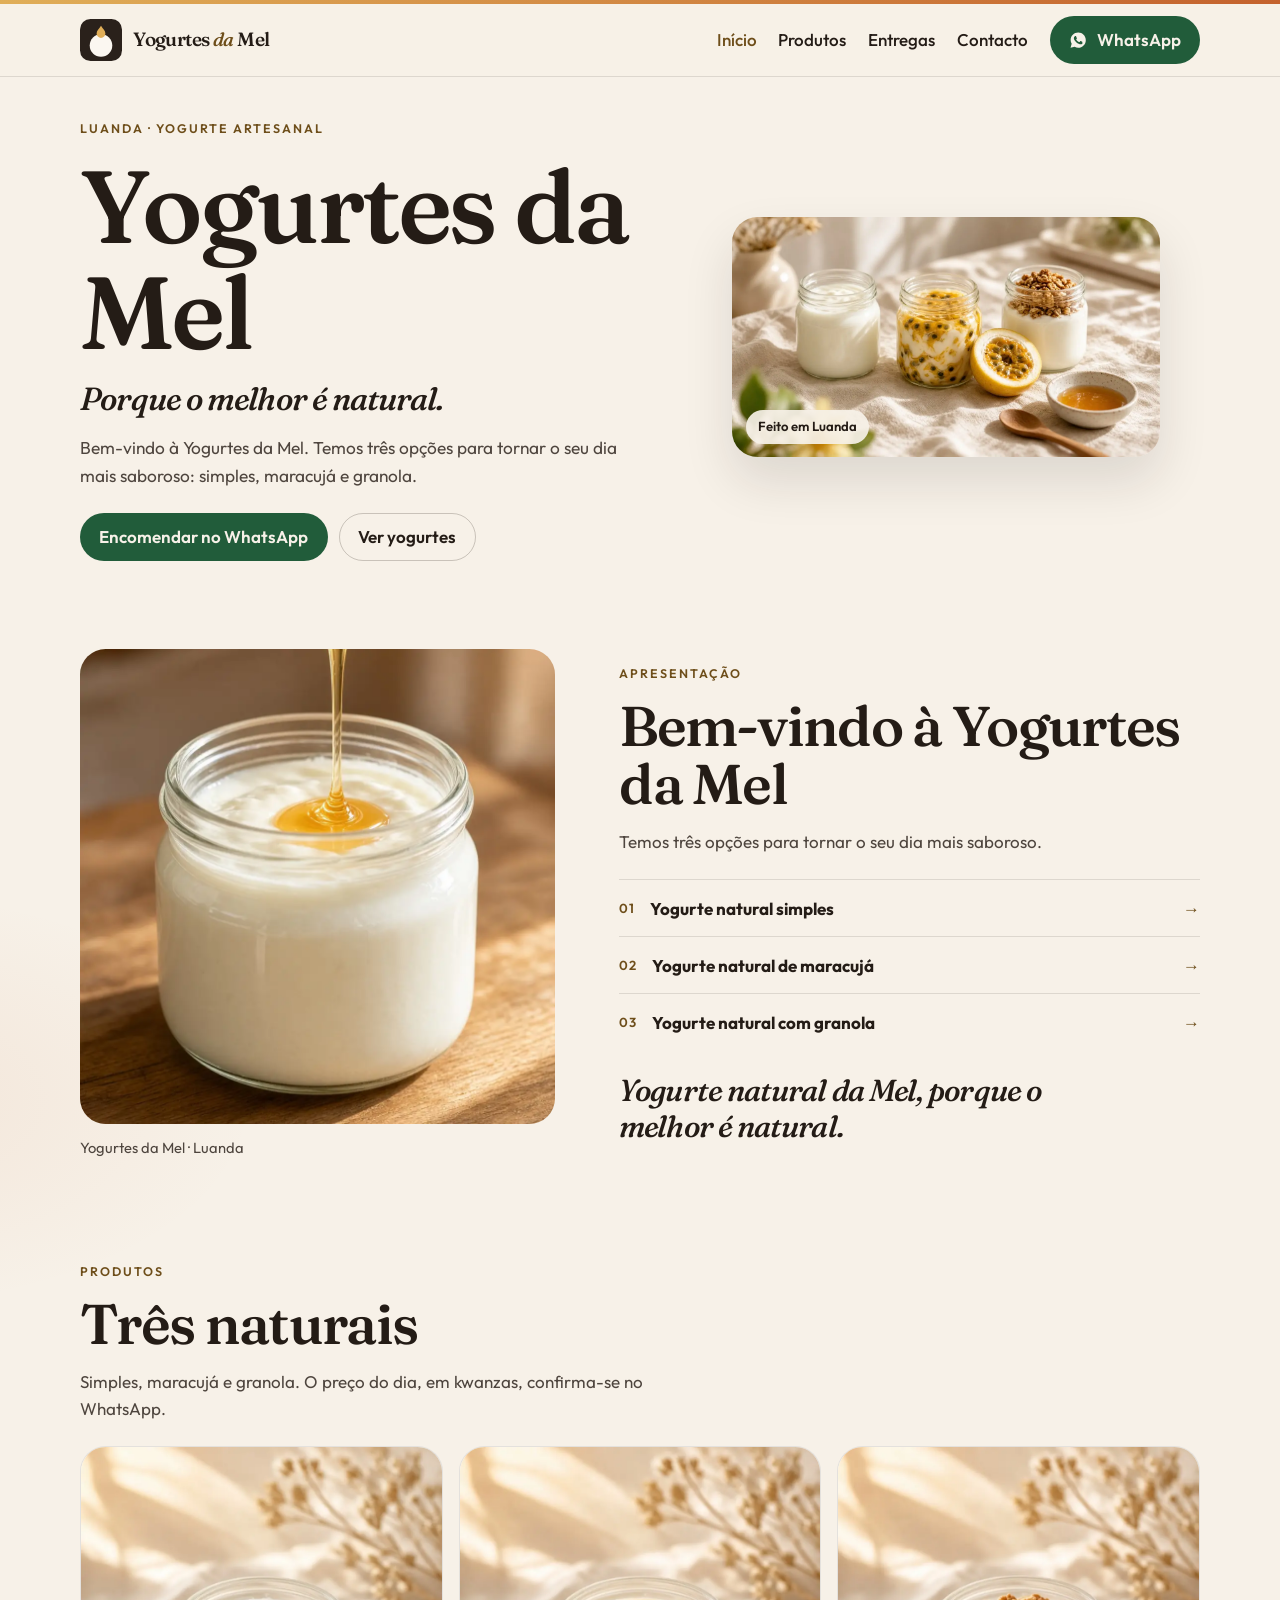
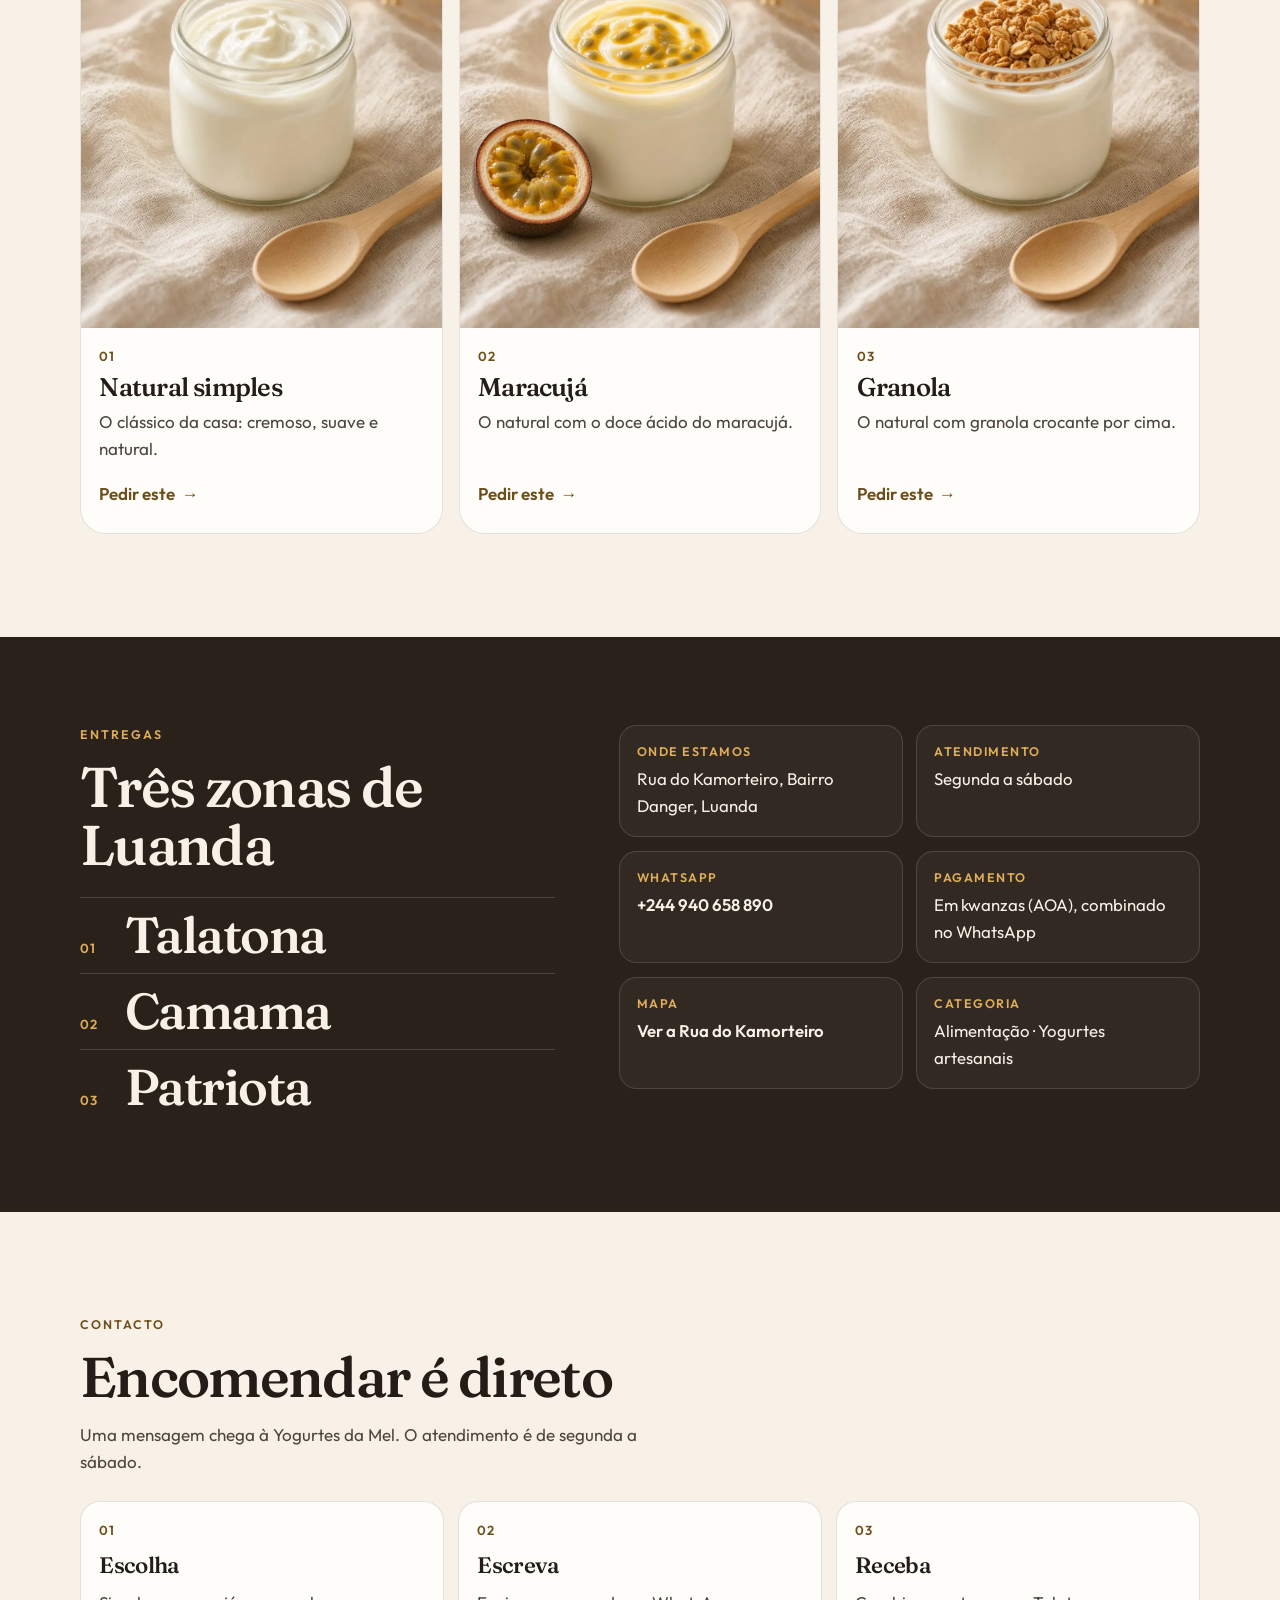
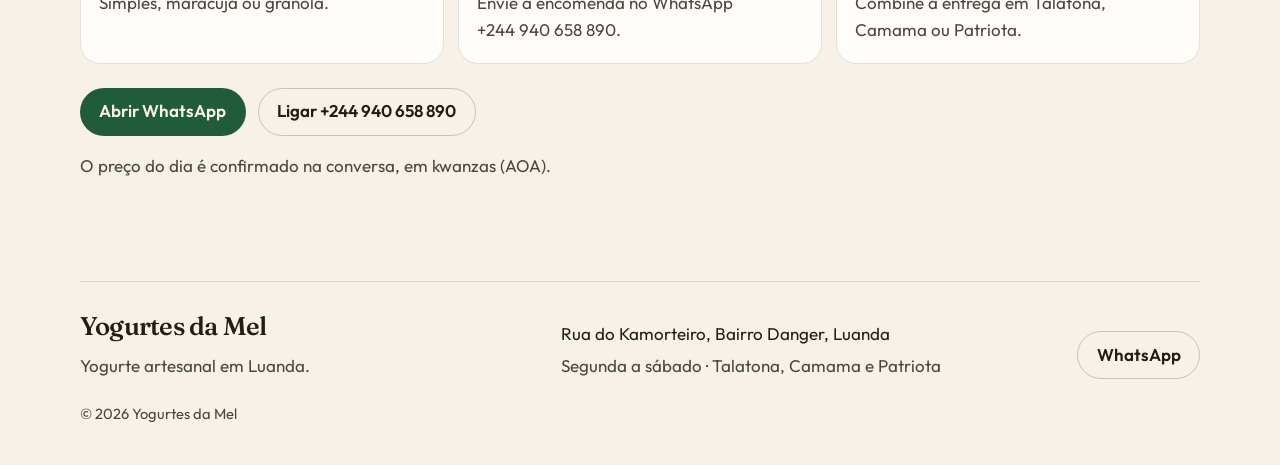
==== index.html @ c3f331da "Add the Yogurtes da Mel site Static page for the Luanda yogurt business, with three products, WhatsA" ====
<!DOCTYPE html>
<html lang="pt">
  <head>
    <meta charset="utf-8">
    <meta name="viewport" content="width=device-width, initial-scale=1">
    <title>Yogurtes da Mel | Yogurte artesanal em Luanda</title>
    <meta name="description" content="Yogurte artesanal em Luanda: natural simples, maracujá e granola. Entregas em Talatona, Camama e Patriota. Encomende pelo WhatsApp.">
    <meta name="theme-color" content="#f7f1e8">
    <meta name="geo.region" content="AO-LUA">
    <meta name="geo.placename" content="Luanda">
    <meta property="og:locale" content="pt_AO">
    <meta property="og:type" content="website">
    <meta property="og:title" content="Yogurtes da Mel">
    <meta property="og:description" content="Yogurte natural simples, de maracujá e com granola. Entregas em Talatona, Camama e Patriota.">
    <meta property="og:image" content="images/capa.jpg">
    <meta name="twitter:card" content="summary_large_image">
    <link rel="icon" href="favicon.svg" type="image/svg+xml">
    <link rel="apple-touch-icon" href="images/icon-180.png">
    <link rel="manifest" href="site.webmanifest">
    <link rel="preload" as="image" href="images/capa.webp" type="image/webp" fetchpriority="high">
    <link rel="stylesheet" href="css/styles.css">
    <script type="application/ld+json">
      {
        "@context": "https://schema.org",
        "@type": "FoodEstablishment",
        "name": "Yogurtes da Mel",
        "image": "images/capa.jpg",
        "description": "Yogurte artesanal em Luanda. Natural simples, de maracujá e com granola.",
        "servesCuisine": "Yogurte artesanal",
        "address": {
          "@type": "PostalAddress",
          "streetAddress": "Rua do Kamorteiro, Bairro Danger",
          "addressLocality": "Luanda",
          "addressCountry": "AO"
        },
        "telephone": "+244940658890",
        "areaServed": ["Talatona", "Camama", "Patriota"],
        "currenciesAccepted": "AOA",
        "paymentAccepted": "A combinar pelo WhatsApp",
        "sameAs": ["https://wa.me/244940658890"],
        "makesOffer": [
          {
            "@type": "Offer",
            "priceCurrency": "AOA",
            "itemOffered": { "@type": "Product", "name": "Yogurte natural simples" }
          },
          {
            "@type": "Offer",
            "priceCurrency": "AOA",
            "itemOffered": { "@type": "Product", "name": "Yogurte natural de maracujá" }
          },
          {
            "@type": "Offer",
            "priceCurrency": "AOA",
            "itemOffered": { "@type": "Product", "name": "Yogurte natural com granola" }
          }
        ]
      }
    </script>
  </head>
  <body>
    <a class="skip" href="#conteudo">Saltar para o conteúdo</a>
    <header class="site-header">
      <div class="wrap header-inner">
        <a class="brand" href="#inicio">
          <svg viewBox="0 0 32 32" aria-hidden="true">
            <rect width="32" height="32" rx="8" fill="#2A211B"/>
            <circle cx="16" cy="20.2" r="8.6" fill="#FBF7F1"/>
            <path d="M16 5.2c1.55 2.45 3.35 3.7 3.35 5.85a3.35 3.35 0 0 1-6.7 0C12.65 8.9 14.45 7.65 16 5.2z" fill="#E0AE58"/>
          </svg>
          <span class="brand-name">Yogurtes <em>da</em> Mel</span>
        </a>
        <button class="nav-toggle" type="button" aria-expanded="false" aria-controls="menu">Menu</button>
        <nav id="menu" class="site-nav" aria-label="Secções">
          <a href="#inicio">Início</a>
          <a href="#produtos">Produtos</a>
          <a href="#entregas">Entregas</a>
          <a href="#contacto">Contacto</a>
          <a class="btn btn-leaf nav-wa" href="https://wa.me/244940658890?text=Ol%C3%A1%2C%20Yogurtes%20da%20Mel!%20Gostaria%20de%20fazer%20uma%20encomenda.">WhatsApp</a>
        </nav>
        <a class="btn btn-leaf header-cta" href="https://wa.me/244940658890?text=Ol%C3%A1%2C%20Yogurtes%20da%20Mel!%20Gostaria%20de%20fazer%20uma%20encomenda.">
          <svg viewBox="0 0 24 24" aria-hidden="true"><path fill="currentColor" d="M12.04 2C6.58 2 2.15 6.4 2.15 11.83c0 1.74.46 3.44 1.34 4.94L2 22l5.39-1.41a10 10 0 0 0 4.65 1.18h.01c5.46 0 9.89-4.4 9.89-9.83C21.94 6.4 17.5 2 12.04 2zm5.76 14.05c-.24.68-1.4 1.25-1.94 1.33-.5.07-1.12.1-1.81-.11-.41-.13-.95-.31-1.63-.61-2.87-1.24-4.74-4.13-4.88-4.32-.14-.19-1.16-1.54-1.16-2.94s.73-2.08 1-2.37c.24-.27.64-.4 1.02-.4.12 0 .23 0 .33.01.29.01.43.03.62.48.24.57.82 1.99.89 2.14.07.14.12.32.02.51-.09.19-.14.31-.27.48-.13.16-.28.36-.4.48-.13.13-.27.28-.12.54.16.27.7 1.15 1.5 1.86 1.03.92 1.9 1.2 2.17 1.34.27.13.43.11.59-.07.16-.18.68-.79.86-1.06.18-.27.36-.22.6-.13.24.09 1.53.72 1.79.85.26.13.44.2.5.31.07.11.07.64-.17 1.32z"/></svg>
          WhatsApp
        </a>
      </div>
    </header>

    <main id="conteudo">
      <section class="hero" id="inicio">
        <div class="wrap hero-grid">
          <div class="hero-copy">
            <p class="eyebrow">Luanda · Yogurte artesanal</p>
            <h1>Yogurtes da Mel</h1>
            <p class="tagline">Porque o melhor é natural.</p>
            <p class="lede">Bem-vindo à Yogurtes da Mel. Temos três opções para tornar o seu dia mais saboroso: simples, maracujá e granola.</p>
            <div class="actions">
              <a class="btn btn-leaf" href="https://wa.me/244940658890?text=Ol%C3%A1%2C%20Yogurtes%20da%20Mel!%20Gostaria%20de%20fazer%20uma%20encomenda.">Encomendar no WhatsApp</a>
              <a class="btn btn-ghost" href="#produtos">Ver yogurtes</a>
            </div>
          </div>
          <figure class="hero-photo">
            <picture>
              <source srcset="images/capa.webp" type="image/webp">
              <img src="images/capa.jpg" width="1280" height="720" alt="Três frascos de yogurte natural da Mel: simples, maracujá e granola, sobre uma mesa de linho." fetchpriority="high">
            </picture>
            <figcaption class="chip">Feito em Luanda</figcaption>
          </figure>
        </div>
      </section>

      <section class="section" id="marca" aria-labelledby="marca-titulo">
        <div class="wrap split">
          <figure class="portrait">
            <picture>
              <source srcset="images/perfil.webp" type="image/webp">
              <img src="images/perfil.jpg" width="960" height="960" alt="Frasco de yogurte natural com um fio de mel." loading="lazy">
            </picture>
            <figcaption>Yogurtes da Mel · Luanda</figcaption>
          </figure>
          <div>
            <p class="eyebrow">Apresentação</p>
            <h2 id="marca-titulo">Bem-vindo à Yogurtes da Mel</h2>
            <p class="section-intro">Temos três opções para tornar o seu dia mais saboroso.</p>
            <ol class="option-list">
              <li>
                <a href="#simples">
                  <span class="num">01</span>
                  <strong>Yogurte natural simples</strong>
                  <span class="arrow" aria-hidden="true">→</span>
                </a>
              </li>
              <li>
                <a href="#maracuja">
                  <span class="num">02</span>
                  <strong>Yogurte natural de maracujá</strong>
                  <span class="arrow" aria-hidden="true">→</span>
                </a>
              </li>
              <li>
                <a href="#granola">
                  <span class="num">03</span>
                  <strong>Yogurte natural com granola</strong>
                  <span class="arrow" aria-hidden="true">→</span>
                </a>
              </li>
            </ol>
            <p class="sign">Yogurte natural da Mel, porque o melhor é natural.</p>
          </div>
        </div>
      </section>

      <section class="section" id="produtos" aria-labelledby="produtos-titulo">
        <div class="wrap">
          <div class="section-head">
            <p class="eyebrow">Produtos</p>
            <h2 id="produtos-titulo">Três naturais</h2>
            <p class="section-intro">Simples, maracujá e granola. O preço do dia, em kwanzas, confirma-se no WhatsApp.</p>
          </div>
          <div class="product-grid">
            <article class="card" id="simples">
              <picture>
                <source srcset="images/simples.webp" type="image/webp">
                <img src="images/simples.jpg" width="864" height="1152" alt="Yogurte natural simples num frasco de vidro." loading="lazy">
              </picture>
              <div class="card-body">
                <span class="num">01</span>
                <h3>Natural simples</h3>
                <p>O clássico da casa: cremoso, suave e natural.</p>
                <a class="order-link" href="https://wa.me/244940658890?text=Ol%C3%A1%2C%20Yogurtes%20da%20Mel!%20Quero%20encomendar%20yogurte%20natural%20simples.">Pedir este <span aria-hidden="true">→</span></a>
              </div>
            </article>
            <article class="card" id="maracuja">
              <picture>
                <source srcset="images/maracuja.webp" type="image/webp">
                <img src="images/maracuja.jpg" width="864" height="1152" alt="Yogurte natural de maracujá com polpa e um maracujá cortado ao lado." loading="lazy">
              </picture>
              <div class="card-body">
                <span class="num">02</span>
                <h3>Maracujá</h3>
                <p>O natural com o doce ácido do maracujá.</p>
                <a class="order-link" href="https://wa.me/244940658890?text=Ol%C3%A1%2C%20Yogurtes%20da%20Mel!%20Quero%20encomendar%20yogurte%20natural%20de%20maracuj%C3%A1.">Pedir este <span aria-hidden="true">→</span></a>
              </div>
            </article>
            <article class="card" id="granola">
              <picture>
                <source srcset="images/granola.webp" type="image/webp">
                <img src="images/granola.jpg" width="864" height="1152" alt="Yogurte natural coberto com granola." loading="lazy">
              </picture>
              <div class="card-body">
                <span class="num">03</span>
                <h3>Granola</h3>
                <p>O natural com granola crocante por cima.</p>
                <a class="order-link" href="https://wa.me/244940658890?text=Ol%C3%A1%2C%20Yogurtes%20da%20Mel!%20Quero%20encomendar%20yogurte%20natural%20com%20granola.">Pedir este <span aria-hidden="true">→</span></a>
              </div>
            </article>
          </div>
        </div>
      </section>

      <section class="band" id="entregas" aria-labelledby="entregas-titulo">
        <div class="wrap band-grid">
          <div>
            <p class="eyebrow">Entregas</p>
            <h2 id="entregas-titulo">Três zonas de Luanda</h2>
            <ol class="zones">
              <li><span class="num">01</span><span class="zone-name">Talatona</span></li>
              <li><span class="num">02</span><span class="zone-name">Camama</span></li>
              <li><span class="num">03</span><span class="zone-name">Patriota</span></li>
            </ol>
          </div>
          <dl class="facts">
            <div>
              <dt>Onde estamos</dt>
              <dd>Rua do Kamorteiro, Bairro Danger, Luanda</dd>
            </div>
            <div>
              <dt>Atendimento</dt>
              <dd>Segunda a sábado</dd>
            </div>
            <div>
              <dt>WhatsApp</dt>
              <dd><a href="tel:+244940658890">+244 940 658 890</a></dd>
            </div>
            <div>
              <dt>Pagamento</dt>
              <dd>Em kwanzas (AOA), combinado no WhatsApp</dd>
            </div>
            <div>
              <dt>Mapa</dt>
              <dd><a href="https://www.google.com/maps/search/?api=1&amp;query=Rua%20do%20Kamorteiro%2C%20Bairro%20Danger%2C%20Luanda%2C%20Angola" rel="noopener noreferrer">Ver a Rua do Kamorteiro</a></dd>
            </div>
            <div>
              <dt>Categoria</dt>
              <dd>Alimentação · Yogurtes artesanais</dd>
            </div>
          </dl>
        </div>
      </section>

      <section class="section" id="contacto" aria-labelledby="contacto-titulo">
        <div class="wrap">
          <p class="eyebrow">Contacto</p>
          <h2 id="contacto-titulo">Encomendar é direto</h2>
          <p class="section-intro">Uma mensagem chega à Yogurtes da Mel. O atendimento é de segunda a sábado.</p>
          <div class="steps">
            <article class="step">
              <span class="num">01</span>
              <strong>Escolha</strong>
              <p>Simples, maracujá ou granola.</p>
            </article>
            <article class="step">
              <span class="num">02</span>
              <strong>Escreva</strong>
              <p>Envie a encomenda no WhatsApp <span class="nowrap">+244 940 658 890</span>.</p>
            </article>
            <article class="step">
              <span class="num">03</span>
              <strong>Receba</strong>
              <p>Combine a entrega em Talatona, Camama ou Patriota.</p>
            </article>
          </div>
          <div class="contact-actions">
            <a class="btn btn-leaf" href="https://wa.me/244940658890?text=Ol%C3%A1%2C%20Yogurtes%20da%20Mel!%20Gostaria%20de%20fazer%20uma%20encomenda.">Abrir WhatsApp</a>
            <a class="btn btn-ghost" href="tel:+244940658890">Ligar +244 940 658 890</a>
          </div>
          <p class="pay-note">O preço do dia é confirmado na conversa, em kwanzas (AOA).</p>
        </div>
      </section>
    </main>

    <footer class="site-footer">
      <div class="wrap footer-grid">
        <div>
          <p class="footer-brand">Yogurtes da Mel</p>
          <p class="footer-note">Yogurte artesanal em Luanda.</p>
        </div>
        <div>
          <p>Rua do Kamorteiro, Bairro Danger, Luanda</p>
          <p class="footer-note">Segunda a sábado · Talatona, Camama e Patriota</p>
        </div>
        <a class="btn btn-ghost" href="https://wa.me/244940658890?text=Ol%C3%A1%2C%20Yogurtes%20da%20Mel!%20Gostaria%20de%20fazer%20uma%20encomenda.">WhatsApp</a>
      </div>
      <p class="legal">© <span id="year">2026</span> Yogurtes da Mel</p>
    </footer>

    <div class="mobile-order is-hidden">
      <a class="btn btn-leaf" href="https://wa.me/244940658890?text=Ol%C3%A1%2C%20Yogurtes%20da%20Mel!%20Gostaria%20de%20fazer%20uma%20encomenda.">Encomendar no WhatsApp</a>
    </div>
    <script src="js/main.js"></script>
  </body>
</html>
---- css/styles.css ----
@font-face {
  font-family: "Fraunces";
  font-style: normal;
  font-weight: 100 900;
  font-display: swap;
  src: url("../fonts/fraunces-latin.woff2") format("woff2");
}

@font-face {
  font-family: "Fraunces";
  font-style: italic;
  font-weight: 100 900;
  font-display: swap;
  src: url("../fonts/fraunces-latin-italic.woff2") format("woff2");
}

@font-face {
  font-family: "Outfit";
  font-style: normal;
  font-weight: 100 900;
  font-display: swap;
  src: url("../fonts/outfit-latin.woff2") format("woff2");
}

:root {
  --paper: #f7f1e8;
  --paper-deep: #f3eadc;
  --card: #fffdf9;
  --ink: #241c16;
  --muted: #4e453e;
  --line: rgba(36, 28, 22, 0.12);
  --honey: #e0ae58;
  --honey-deep: #6e4e1a;
  --leaf: #215c3a;
  --leaf-dark: #183f29;
  --cocoa: #2a211b;
  --on-cocoa: #f7f1e8;
  --on-cocoa-soft: #e6d7c4;
  --pad: clamp(1.15rem, 4vw, 2rem);
  --wrap: 1120px;
  --header: 4.5rem;
  --radius: 1.6rem;
  color-scheme: light;
}

*,
*::before,
*::after {
  box-sizing: border-box;
}

html {
  scroll-behavior: smooth;
}

body {
  margin: 0;
  background:
    radial-gradient(900px 420px at 100% -10%, rgba(224, 174, 88, 0.28), transparent 60%),
    radial-gradient(700px 380px at -10% 30%, rgba(196, 98, 45, 0.08), transparent 55%),
    var(--paper);
  color: var(--ink);
  font-family: "Outfit", "Segoe UI", sans-serif;
  font-size: 1.0625rem;
  line-height: 1.6;
}

body.menu-open {
  overflow: hidden;
}

img {
  max-width: 100%;
}

h1,
h2,
h3,
.brand-name,
.zone-name,
.sign {
  font-family: "Fraunces", Georgia, "Times New Roman", serif;
  font-weight: 560;
  letter-spacing: -0.03em;
  line-height: 1.04;
}

h1,
h2,
h3,
p {
  margin: 0;
}

a {
  color: inherit;
}

:focus-visible {
  outline: 2px solid var(--honey-deep);
  outline-offset: 3px;
}

.skip {
  position: absolute;
  left: 1rem;
  top: -4rem;
  z-index: 80;
  background: var(--ink);
  color: var(--card);
  padding: 0.6rem 1rem;
  border-radius: 999px;
  text-decoration: none;
}

.skip:focus {
  top: 0.7rem;
}

.wrap {
  width: min(var(--wrap), calc(100% - var(--pad) * 2));
  margin-inline: auto;
}

.eyebrow {
  margin: 0 0 0.85rem;
  color: var(--honey-deep);
  font-size: 0.78rem;
  font-weight: 600;
  letter-spacing: 0.16em;
  text-transform: uppercase;
}

.lede,
.section-intro,
.sign,
.fact dd,
.step p,
.card p,
.footer-note {
  color: var(--muted);
}

.site-header {
  position: sticky;
  top: 0;
  z-index: 50;
  background: rgba(247, 241, 232, 0.96);
  border-bottom: 1px solid var(--line);
}

.site-header::before {
  content: "";
  display: block;
  height: 4px;
  background: linear-gradient(90deg, #e0ae58, #c4622d);
}

.header-inner {
  display: flex;
  align-items: center;
  gap: 1rem;
  min-height: var(--header);
}

.brand,
.nav-toggle,
.header-cta {
  position: relative;
  z-index: 2;
}

.brand {
  display: inline-flex;
  align-items: center;
  gap: 0.7rem;
  text-decoration: none;
  margin-right: auto;
}

.brand svg {
  width: 42px;
  height: 42px;
  flex: none;
}

.brand-name {
  font-size: clamp(1rem, 2.6vw, 1.2rem);
  letter-spacing: -0.03em;
}

.brand-name em {
  font-style: italic;
  font-weight: 520;
  color: var(--honey-deep);
}

.nav-toggle {
  display: none;
  min-height: 44px;
  padding: 0 0.95rem;
  border: 1px solid var(--line);
  border-radius: 999px;
  background: var(--card);
  color: var(--ink);
  font: inherit;
  font-weight: 600;
  cursor: pointer;
}

.site-nav {
  display: flex;
  align-items: center;
  gap: 1.35rem;
}

.site-nav a {
  text-decoration: none;
  font-weight: 500;
  padding: 0.35rem 0;
}

.site-nav a:hover,
.site-nav a[aria-current="true"] {
  color: var(--honey-deep);
}

.site-nav .nav-wa {
  display: none;
}

section[id],
article[id] {
  scroll-margin-top: 5.25rem;
}

.btn {
  display: inline-flex;
  align-items: center;
  justify-content: center;
  gap: 0.55rem;
  min-height: 48px;
  padding: 0.7rem 1.15rem;
  border-radius: 999px;
  border: 1px solid transparent;
  text-decoration: none;
  font-weight: 600;
  line-height: 1.2;
}

.btn svg {
  width: 1.15rem;
  height: 1.15rem;
  flex: none;
}

.btn-leaf {
  background: var(--leaf);
  color: #f7f1e8;
}

.btn-leaf:hover {
  background: var(--leaf-dark);
}

.btn-ghost {
  background: transparent;
  color: var(--ink);
  border-color: rgba(36, 28, 22, 0.22);
}

.btn-ghost:hover {
  background: rgba(36, 28, 22, 0.04);
}

.btn-light {
  background: var(--honey);
  color: #241c16;
}

.btn-light:hover {
  background: #efc274;
}

.header-cta {
  margin-left: 0.4rem;
}

.hero {
  padding-bottom: clamp(3rem, 7vw, 5.5rem);
}

.hero-grid {
  display: grid;
  gap: 1.5rem;
}

.hero-copy {
  order: 2;
  padding-top: 0.4rem;
}

.hero-photo {
  order: 1;
}

.hero-photo img,
.portrait img,
.card img {
  display: block;
  width: 100%;
  height: auto;
  object-fit: cover;
}

.hero-photo {
  position: relative;
}

.hero-photo img {
  aspect-ratio: 16 / 9;
  border-radius: 0;
}

.chip {
  position: absolute;
  left: 0.85rem;
  bottom: 0.85rem;
  margin: 0;
  padding: 0.4rem 0.75rem;
  border-radius: 999px;
  background: rgba(247, 241, 232, 0.92);
  font-size: 0.82rem;
  font-weight: 600;
}

h1 {
  font-size: clamp(3.1rem, 12vw, 6.4rem);
  max-width: 9ch;
}

.tagline {
  margin-top: 0.85rem;
  font-family: "Fraunces", Georgia, serif;
  font-style: italic;
  font-weight: 520;
  font-size: clamp(1.45rem, 3vw, 2rem);
  letter-spacing: -0.03em;
  line-height: 1.2;
}

.lede {
  max-width: 38rem;
  margin-top: 1rem;
  font-size: 1.08rem;
}

.actions {
  display: flex;
  flex-wrap: wrap;
  gap: 0.7rem;
  margin-top: 1.5rem;
}

.section {
  padding-bottom: clamp(3.5rem, 8vw, 6.5rem);
}

.split {
  display: grid;
  gap: 1.5rem;
  align-items: center;
}

.portrait {
  margin: 0;
}

.portrait img {
  aspect-ratio: 1;
  border-radius: var(--radius);
}

.portrait figcaption {
  margin-top: 0.7rem;
  color: var(--muted);
  font-size: 0.92rem;
}

h2 {
  font-size: clamp(2.15rem, 5vw, 3.5rem);
  max-width: 16ch;
}

.section-intro {
  max-width: 38rem;
  margin-top: 0.9rem;
}

.option-list {
  list-style: none;
  margin: 1.5rem 0 0;
  padding: 0;
}

.option-list li {
  border-top: 1px solid var(--line);
}

.option-list a {
  display: grid;
  grid-template-columns: auto 1fr auto;
  gap: 0.9rem;
  align-items: center;
  min-height: 56px;
  padding: 0.85rem 0;
  text-decoration: none;
  font-weight: 560;
}

.option-list a:hover strong {
  color: var(--honey-deep);
}

.num {
  color: var(--honey-deep);
  font-size: 0.82rem;
  font-weight: 600;
  letter-spacing: 0.08em;
}

.arrow {
  color: var(--honey-deep);
}

.sign {
  margin-top: 1.35rem;
  max-width: 22ch;
  font-family: "Fraunces", Georgia, serif;
  font-style: italic;
  font-size: clamp(1.45rem, 3vw, 1.9rem);
  font-weight: 520;
  line-height: 1.2;
  color: var(--ink);
}

.section-head {
  margin-bottom: 1.5rem;
}

.product-grid {
  display: grid;
  gap: 1rem;
}

.card {
  display: flex;
  flex-direction: column;
  background: var(--card);
  border: 1px solid var(--line);
  border-radius: var(--radius);
  overflow: hidden;
}

.card img {
  aspect-ratio: 3 / 4;
}

.card-body {
  display: flex;
  flex-direction: column;
  gap: 0.45rem;
  flex: 1;
  padding: 1.1rem 1.15rem 1.25rem;
}

.card h3 {
  font-size: clamp(1.55rem, 2vw, 1.85rem);
}

.card p {
  max-width: 32ch;
}

.order-link {
  display: inline-flex;
  align-items: center;
  gap: 0.4rem;
  min-height: 44px;
  margin-top: auto;
  padding-top: 0.35rem;
  color: var(--honey-deep);
  font-weight: 600;
  text-decoration: none;
}

.order-link:hover {
  text-decoration: underline;
  text-underline-offset: 0.18em;
}

.band {
  background: var(--cocoa);
  color: var(--on-cocoa);
  padding: clamp(3.2rem, 8vw, 5.5rem) 0;
  margin-bottom: clamp(3.5rem, 8vw, 6.5rem);
}

.band .eyebrow {
  color: var(--honey);
}

.band-grid {
  display: grid;
  gap: 2rem;
}

.zones {
  list-style: none;
  margin: 1.4rem 0 0;
  padding: 0;
}

.zones li {
  display: grid;
  grid-template-columns: 2.4rem 1fr;
  gap: 0.4rem;
  align-items: baseline;
  border-top: 1px solid rgba(247, 241, 232, 0.16);
  padding: 0.7rem 0;
}

.zone-name {
  font-size: clamp(2rem, 5vw, 3.15rem);
}

.zones .num {
  color: var(--honey);
}

.facts {
  display: grid;
  gap: 0.85rem;
  margin: 0;
}

.facts div {
  padding: 1rem 1.05rem;
  border: 1px solid rgba(247, 241, 232, 0.14);
  border-radius: 1.1rem;
  background: rgba(255, 253, 249, 0.04);
}

.facts dt {
  color: var(--honey);
  font-size: 0.78rem;
  font-weight: 600;
  letter-spacing: 0.12em;
  text-transform: uppercase;
}

.facts dd {
  margin: 0.3rem 0 0;
  color: var(--on-cocoa);
  font-size: 1.05rem;
}

.facts a {
  text-decoration: none;
  font-weight: 600;
}

.facts a:hover {
  text-decoration: underline;
  text-underline-offset: 0.16em;
}

.steps {
  display: grid;
  gap: 0.85rem;
  margin-top: 1.6rem;
}

.step {
  padding: 1.15rem 1.15rem 1.2rem;
  background: var(--card);
  border: 1px solid var(--line);
  border-radius: 1.25rem;
}

.step .num {
  display: block;
  margin-bottom: 0.45rem;
}

.step strong {
  display: block;
  margin-bottom: 0.3rem;
  font-family: "Fraunces", Georgia, serif;
  font-size: 1.4rem;
  font-weight: 560;
  letter-spacing: -0.03em;
}

.contact-actions {
  display: flex;
  flex-wrap: wrap;
  gap: 0.75rem;
  align-items: center;
  margin-top: 1.5rem;
}

.pay-note {
  margin: 1rem 0 0;
  max-width: 42rem;
  color: var(--muted);
}

.nowrap {
  white-space: nowrap;
}

.site-footer {
  padding: 0 0 2.5rem;
}

.footer-grid {
  display: grid;
  gap: 1.25rem;
  padding-top: 1.5rem;
  border-top: 1px solid var(--line);
}

.footer-brand {
  font-family: "Fraunces", Georgia, serif;
  font-size: 1.6rem;
  font-weight: 560;
  letter-spacing: -0.03em;
}

.footer-note {
  margin-top: 0.3rem;
}

.legal {
  width: min(var(--wrap), calc(100% - var(--pad) * 2));
  margin: 1.4rem auto 0;
  color: var(--muted);
  font-size: 0.92rem;
}

.mobile-order {
  display: none;
}

.missing {
  min-height: 100svh;
  display: grid;
  align-content: center;
  gap: 1rem;
  padding: 2rem 0 4rem;
}

@media (max-width: 800px) {
  .nav-toggle {
    display: inline-flex;
  }

  .header-cta {
    display: none;
  }

  .site-nav {
    position: fixed;
    inset: 0;
    z-index: 40;
    flex-direction: column;
    align-items: flex-start;
    justify-content: flex-start;
    gap: 0.15rem;
    padding: 6.4rem var(--pad) 2rem;
    background: #f7f1e8;
    visibility: hidden;
    opacity: 0;
    pointer-events: none;
  }

  .site-nav.is-open {
    visibility: visible;
    opacity: 1;
    pointer-events: auto;
    z-index: 1;
  }

  .site-nav a {
    font-family: "Fraunces", Georgia, serif;
    font-size: clamp(2rem, 9vw, 2.7rem);
    font-weight: 560;
    letter-spacing: -0.03em;
    line-height: 1.15;
    width: 100%;
    padding: 0.45rem 0;
    border-bottom: 1px solid var(--line);
  }

  .site-nav .nav-wa {
    display: inline-flex;
    justify-content: center;
    width: 100%;
    margin-top: 1.2rem;
    border-bottom: 0;
    font-family: "Outfit", "Segoe UI", sans-serif;
    font-size: 1rem;
    font-weight: 600;
    letter-spacing: 0;
  }

  .hero .wrap {
    width: 100%;
  }

  .hero-copy {
    width: min(1120px, calc(100% - var(--pad) * 2));
    margin-inline: auto;
  }

  .hero-photo {
    width: 100%;
    margin: 0;
  }

  .mobile-order {
    display: block;
    position: fixed;
    left: 0;
    right: 0;
    bottom: 0;
    z-index: 35;
    padding: 0.7rem var(--pad) calc(0.7rem + env(safe-area-inset-bottom));
    background: rgba(247, 241, 232, 0.94);
    border-top: 1px solid var(--line);
    backdrop-filter: blur(14px);
  }

  .mobile-order .btn {
    width: 100%;
  }

  .mobile-order.is-hidden {
    transform: translateY(110%);
    pointer-events: none;
  }

  body {
    padding-bottom: calc(4.8rem + env(safe-area-inset-bottom));
  }

  body.menu-open .mobile-order {
    display: none;
  }

}

@media (min-width: 801px) {
  .hero-grid {
    grid-template-columns: minmax(0, 1.05fr) minmax(0, 0.95fr);
    gap: clamp(2rem, 4vw, 4rem);
    align-items: center;
    padding-top: clamp(1.5rem, 4vh, 3rem);
  }

  .hero-copy {
    order: 1;
  }

  .hero-photo {
    order: 2;
  }

  .hero-photo img {
    border-radius: var(--radius);
    box-shadow: 0 24px 50px rgba(36, 28, 22, 0.12);
  }

  .split,
  .band-grid {
    grid-template-columns: 0.9fr 1.1fr;
    gap: clamp(2rem, 5vw, 4.5rem);
  }

  .product-grid,
  .steps {
    grid-template-columns: repeat(3, minmax(0, 1fr));
  }

  .facts {
    grid-template-columns: 1fr 1fr;
    align-content: start;
  }

  .footer-grid {
    grid-template-columns: 1.3fr 1.4fr auto;
    align-items: end;
  }
}

@media (max-width: 420px) {
  .actions {
    flex-direction: column;
  }

  .actions .btn {
    width: 100%;
  }
}

@media (prefers-reduced-motion: reduce) {
  html {
    scroll-behavior: auto;
  }

  *,
  *::before,
  *::after {
    transition: none !important;
    animation: none !important;
  }
}

@media print {
  .site-header,
  .mobile-order,
  .nav-toggle,
  .actions,
  .contact-actions {
    display: none !important;
  }

  body {
    background: white;
    padding: 0;
  }

  .band {
    background: white;
    color: black;
  }
}
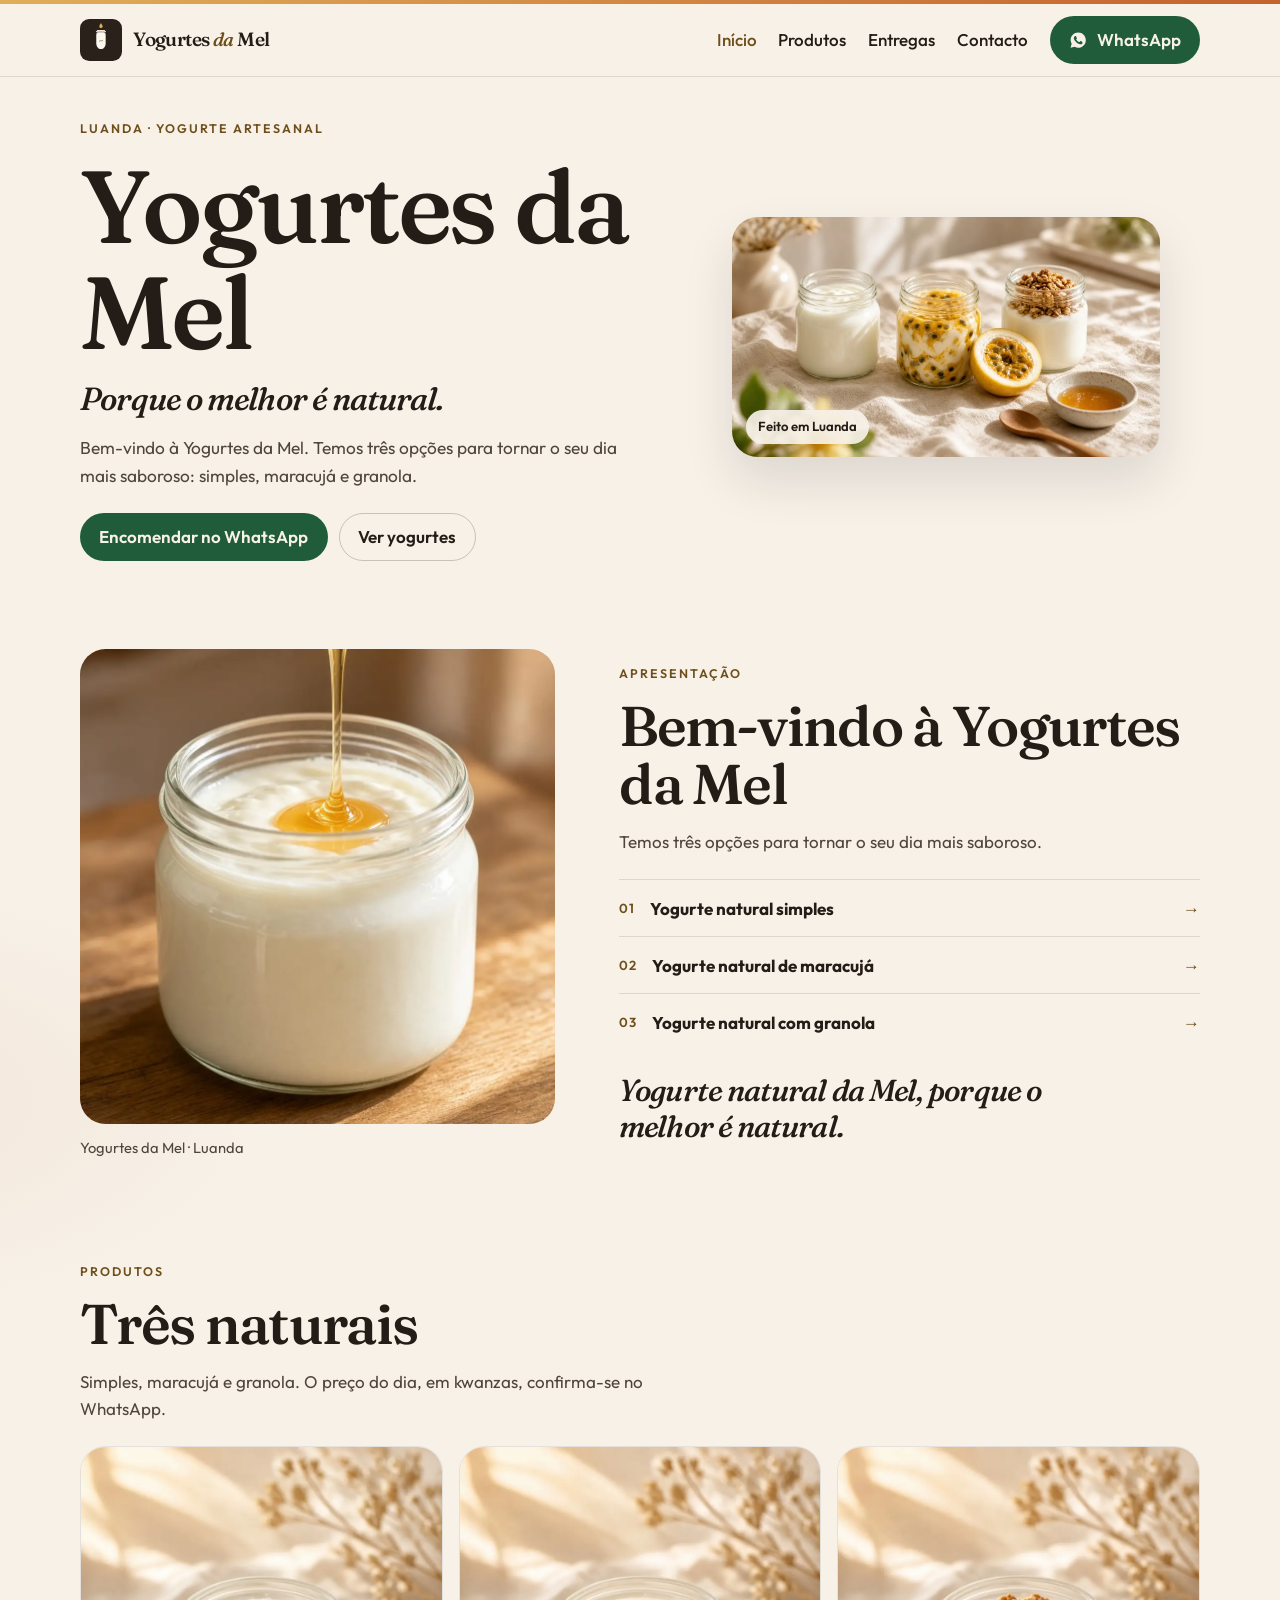
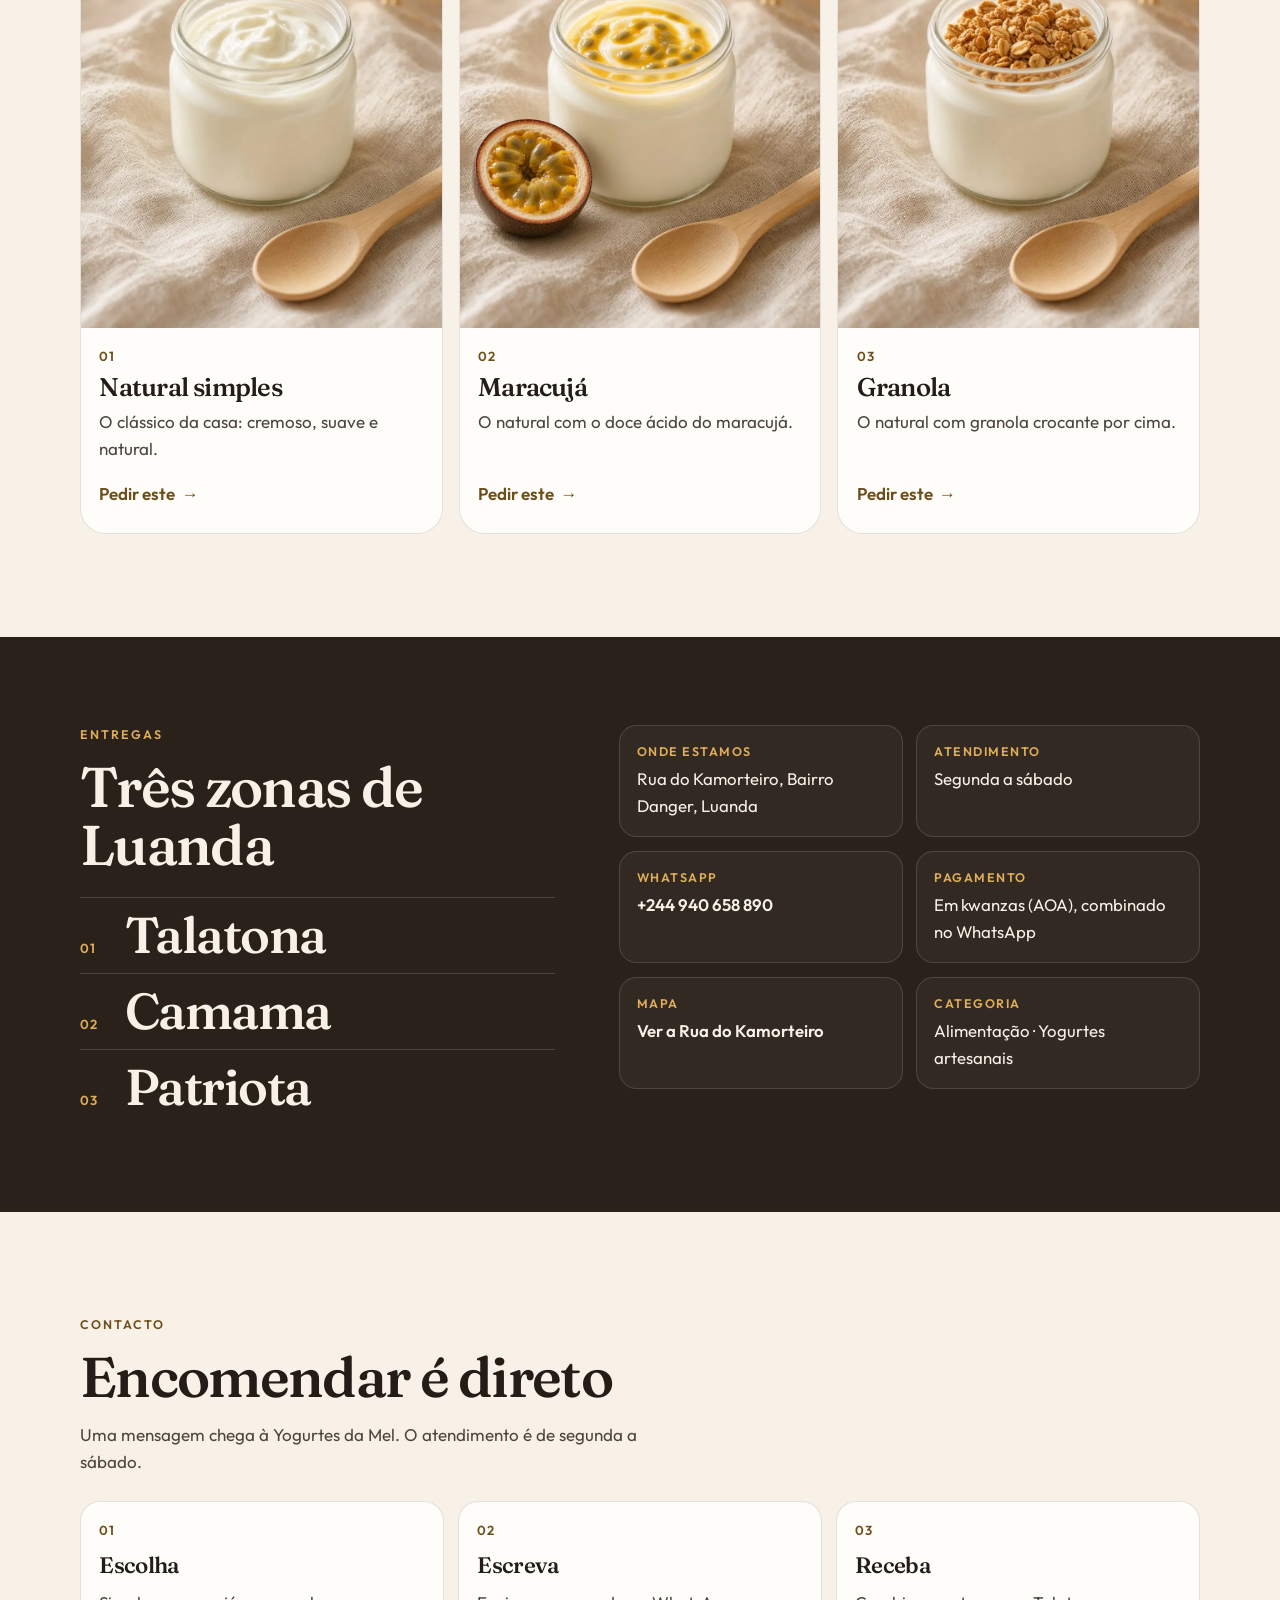
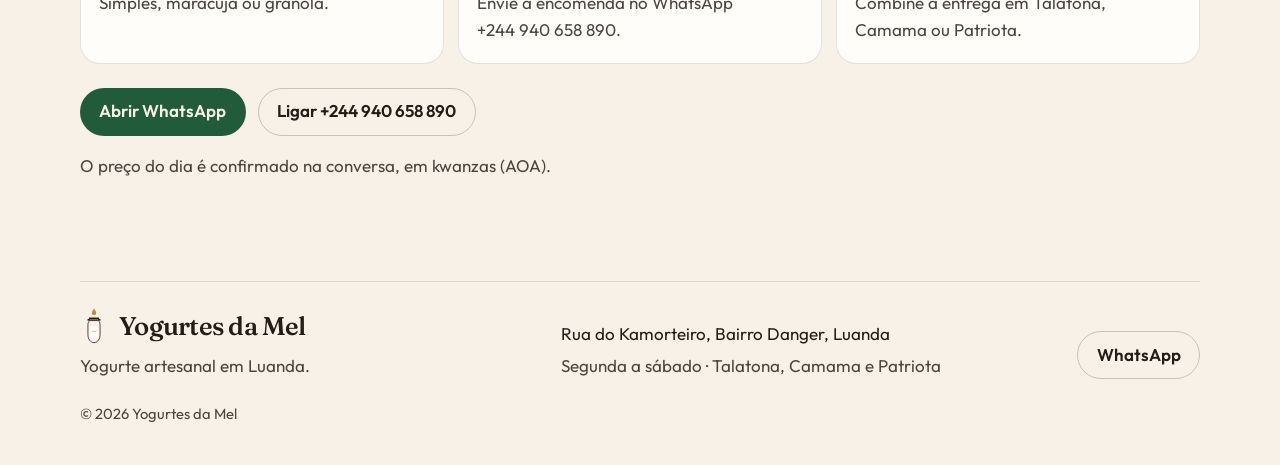
==== commit 981305f3: "Add the Yogurtes da Mel logo Jar-and-honey mark with horizontal and stacked wordmarks, a profile til" ====
--- a/index.html
+++ b/index.html
@@ -63,11 +63,7 @@
     <header class="site-header">
       <div class="wrap header-inner">
         <a class="brand" href="#inicio">
-          <svg viewBox="0 0 32 32" aria-hidden="true">
-            <rect width="32" height="32" rx="8" fill="#2A211B"/>
-            <circle cx="16" cy="20.2" r="8.6" fill="#FBF7F1"/>
-            <path d="M16 5.2c1.55 2.45 3.35 3.7 3.35 5.85a3.35 3.35 0 0 1-6.7 0C12.65 8.9 14.45 7.65 16 5.2z" fill="#E0AE58"/>
-          </svg>
+          <img src="logos/mark-tile.svg" width="42" height="42" alt="">
           <span class="brand-name">Yogurtes <em>da</em> Mel</span>
         </a>
         <button class="nav-toggle" type="button" aria-expanded="false" aria-controls="menu">Menu</button>
@@ -271,7 +267,7 @@
     <footer class="site-footer">
       <div class="wrap footer-grid">
         <div>
-          <p class="footer-brand">Yogurtes da Mel</p>
+          <p class="footer-brand"><img src="logos/mark.svg" width="28" height="36" alt=""> Yogurtes da Mel</p>
           <p class="footer-note">Yogurte artesanal em Luanda.</p>
         </div>
         <div>
--- a/css/styles.css
+++ b/css/styles.css
@@ -178,7 +178,7 @@
   margin-right: auto;
 }
 
-.brand svg {
+.brand img {
   width: 42px;
   height: 42px;
   flex: none;
@@ -632,10 +632,19 @@
 }
 
 .footer-brand {
+  display: flex;
+  align-items: center;
+  gap: 0.7rem;
   font-family: "Fraunces", Georgia, serif;
   font-size: 1.6rem;
   font-weight: 560;
   letter-spacing: -0.03em;
+}
+
+.footer-brand img {
+  width: 28px;
+  height: auto;
+  flex: none;
 }
 
 .footer-note {
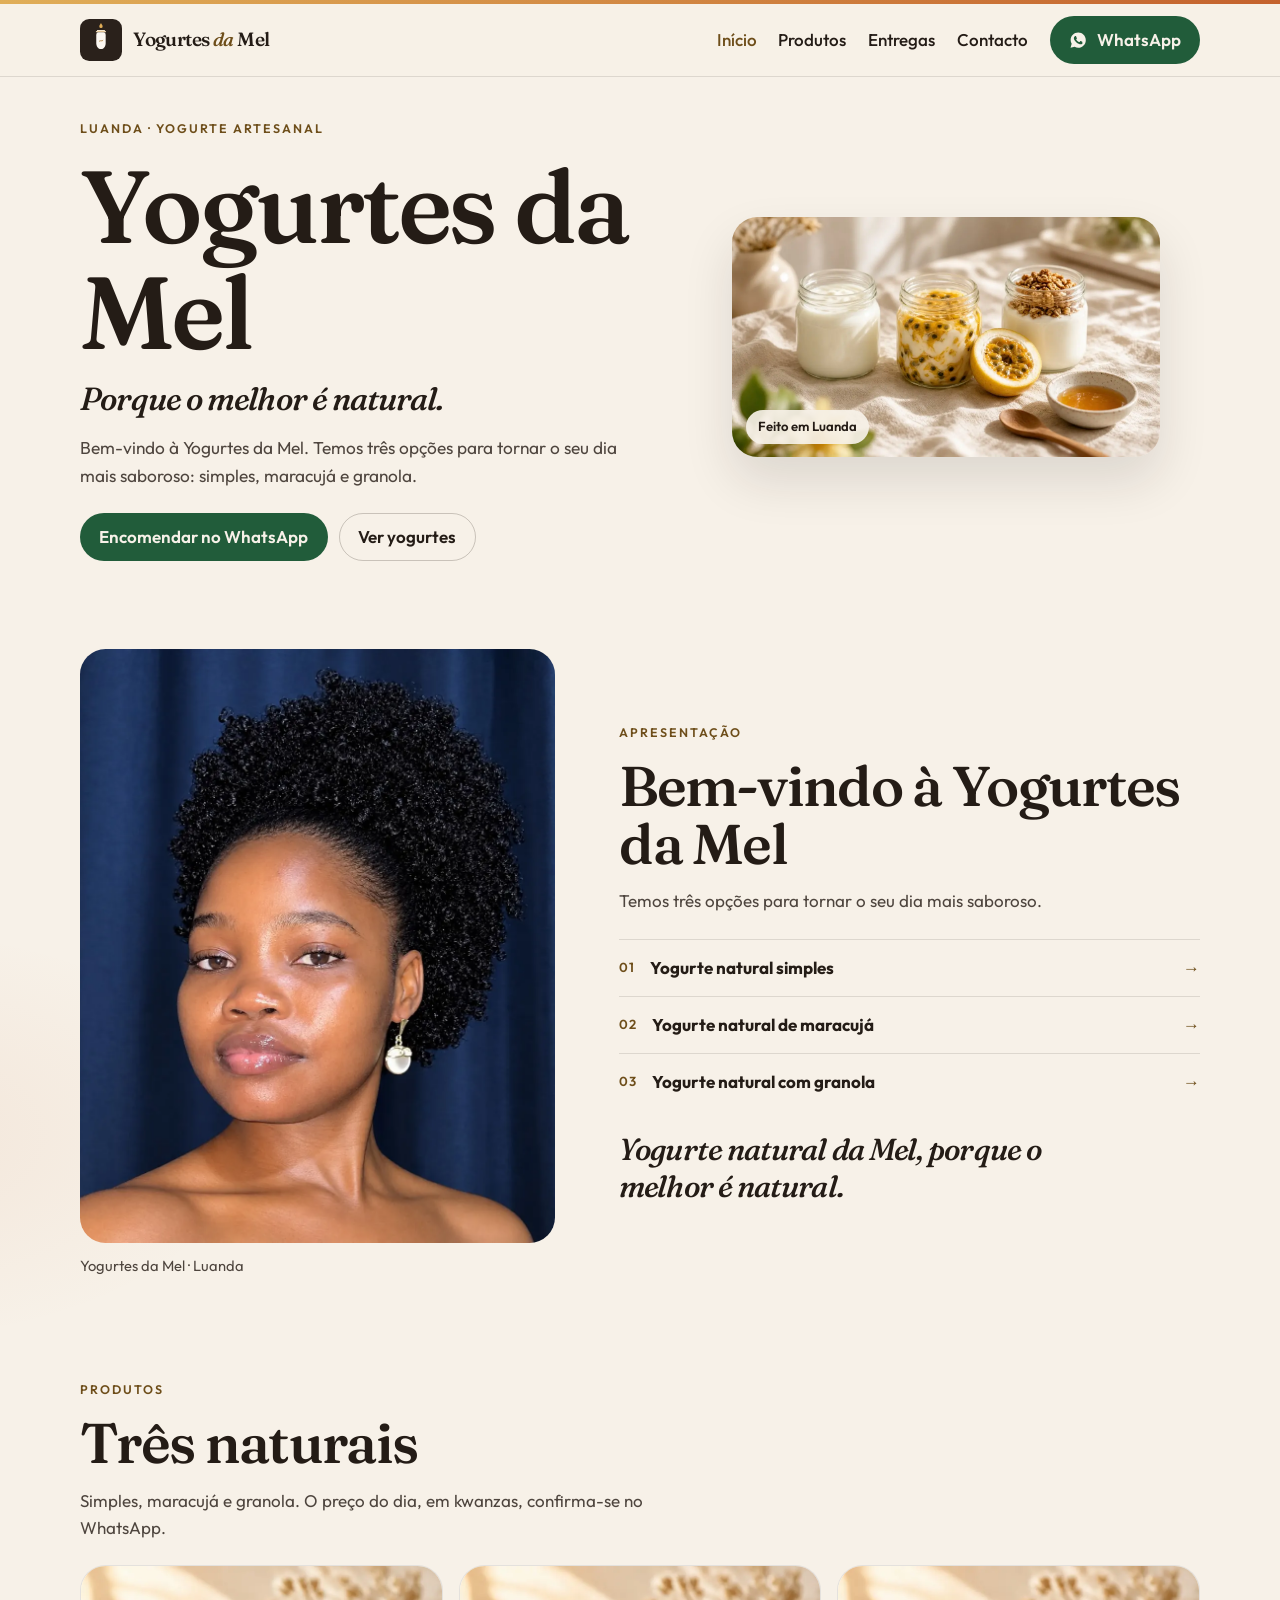
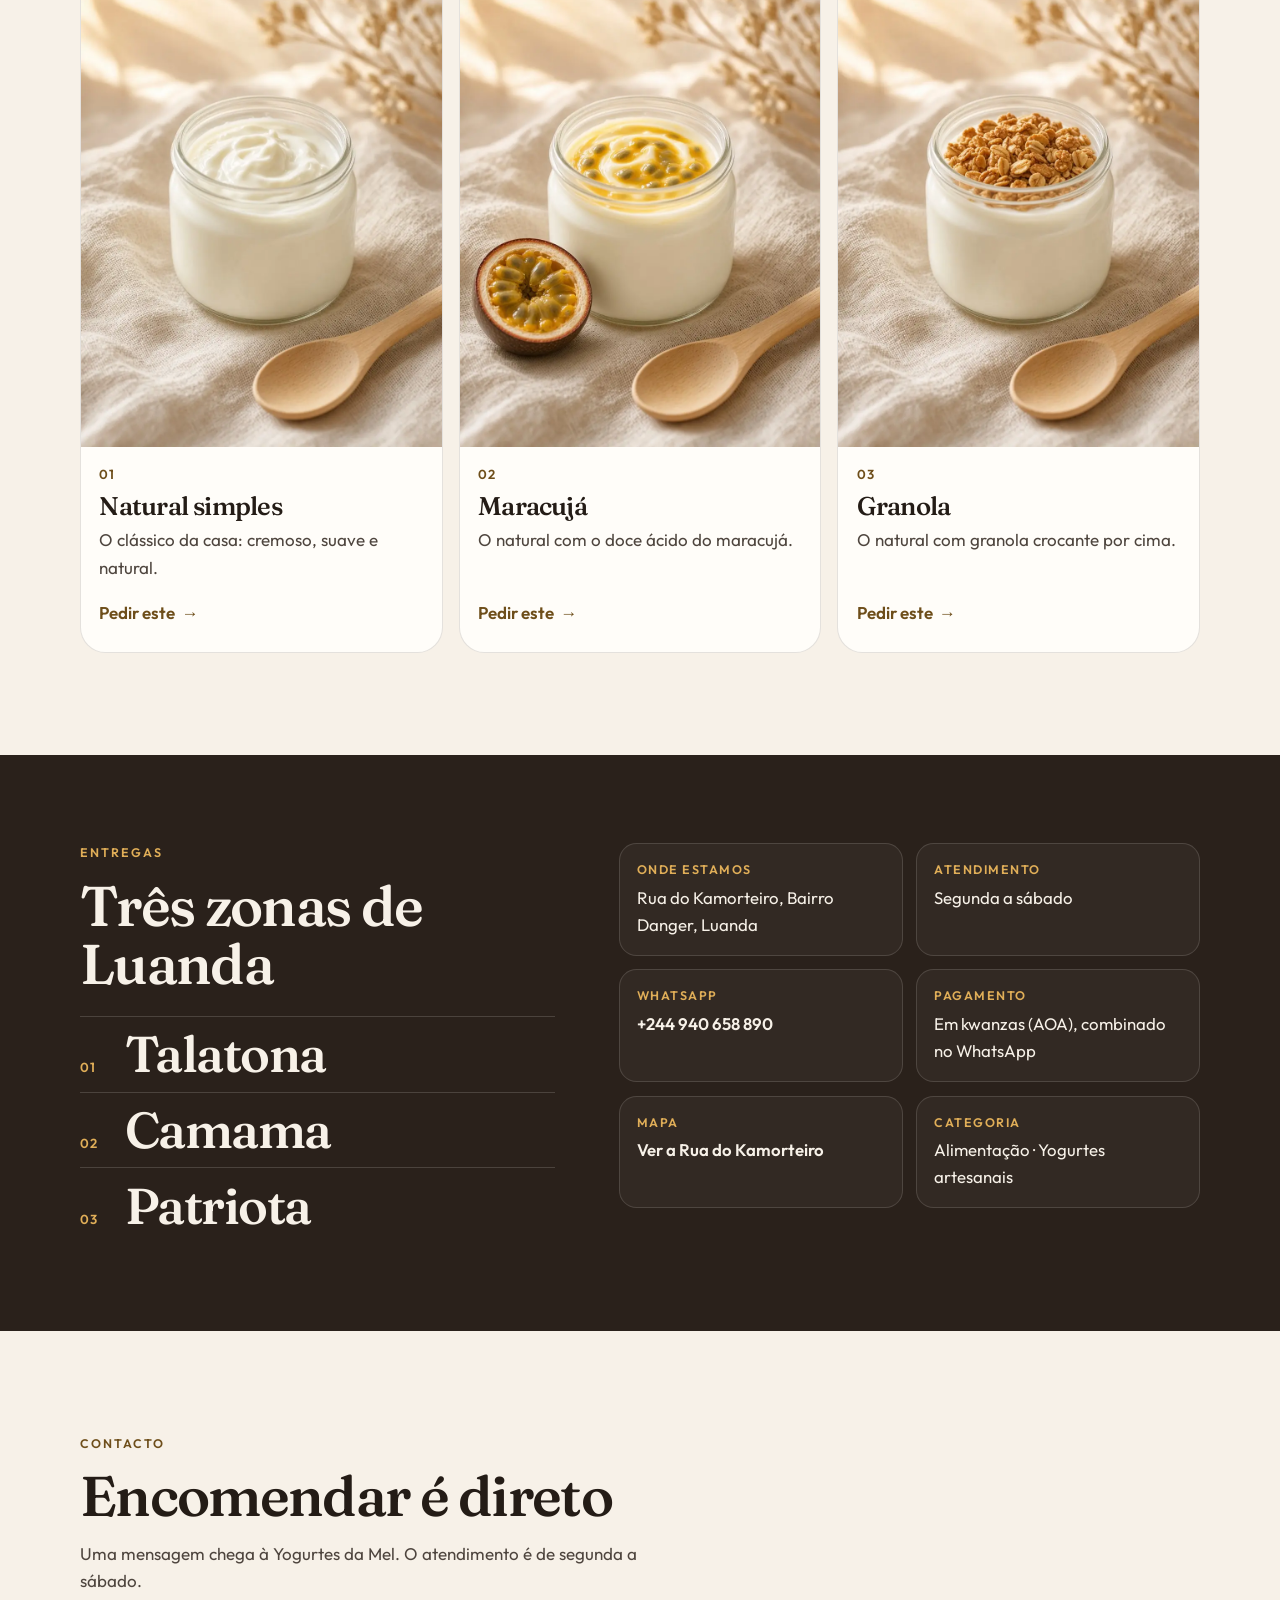
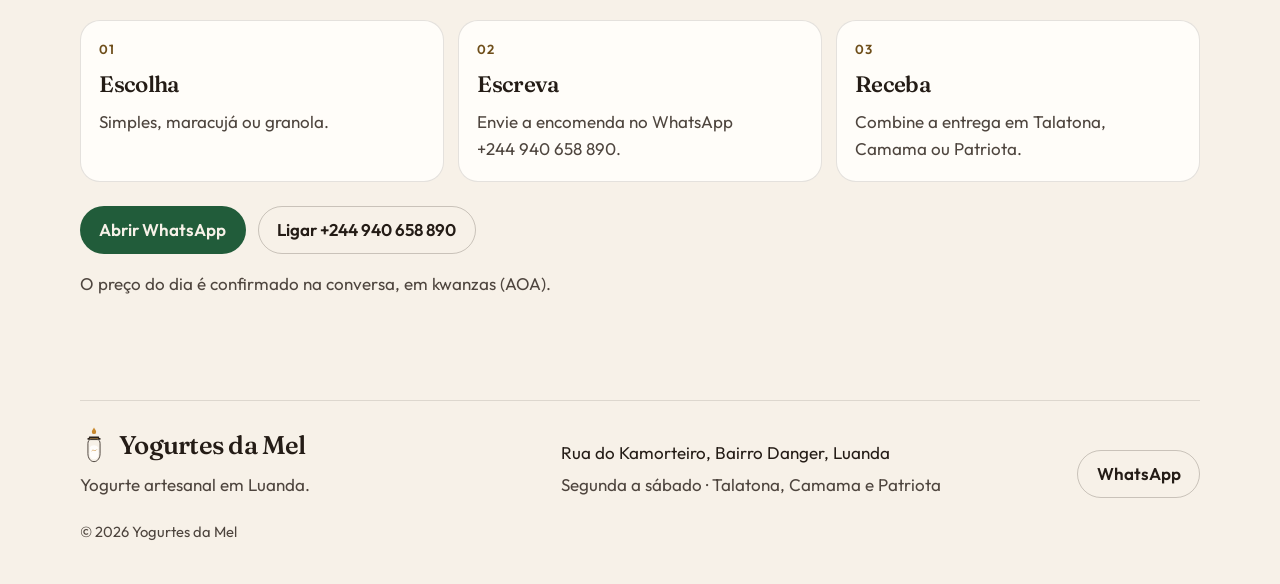
==== commit 8554dfdf: "Add the profile portrait to the introduction The photograph replaces the generated picture in the we" ====
--- a/index.html
+++ b/index.html
@@ -109,7 +109,7 @@
           <figure class="portrait">
             <picture>
               <source srcset="images/perfil.webp" type="image/webp">
-              <img src="images/perfil.jpg" width="960" height="960" alt="Frasco de yogurte natural com um fio de mel." loading="lazy">
+              <img src="images/perfil.jpg" width="1080" height="1203" alt="Fotografia de perfil de Yogurtes da Mel." loading="lazy">
             </picture>
             <figcaption>Yogurtes da Mel · Luanda</figcaption>
           </figure>
--- a/css/styles.css
+++ b/css/styles.css
@@ -377,7 +377,8 @@
 }
 
 .portrait img {
-  aspect-ratio: 1;
+  aspect-ratio: 4 / 5;
+  object-position: center 18%;
   border-radius: var(--radius);
 }
 
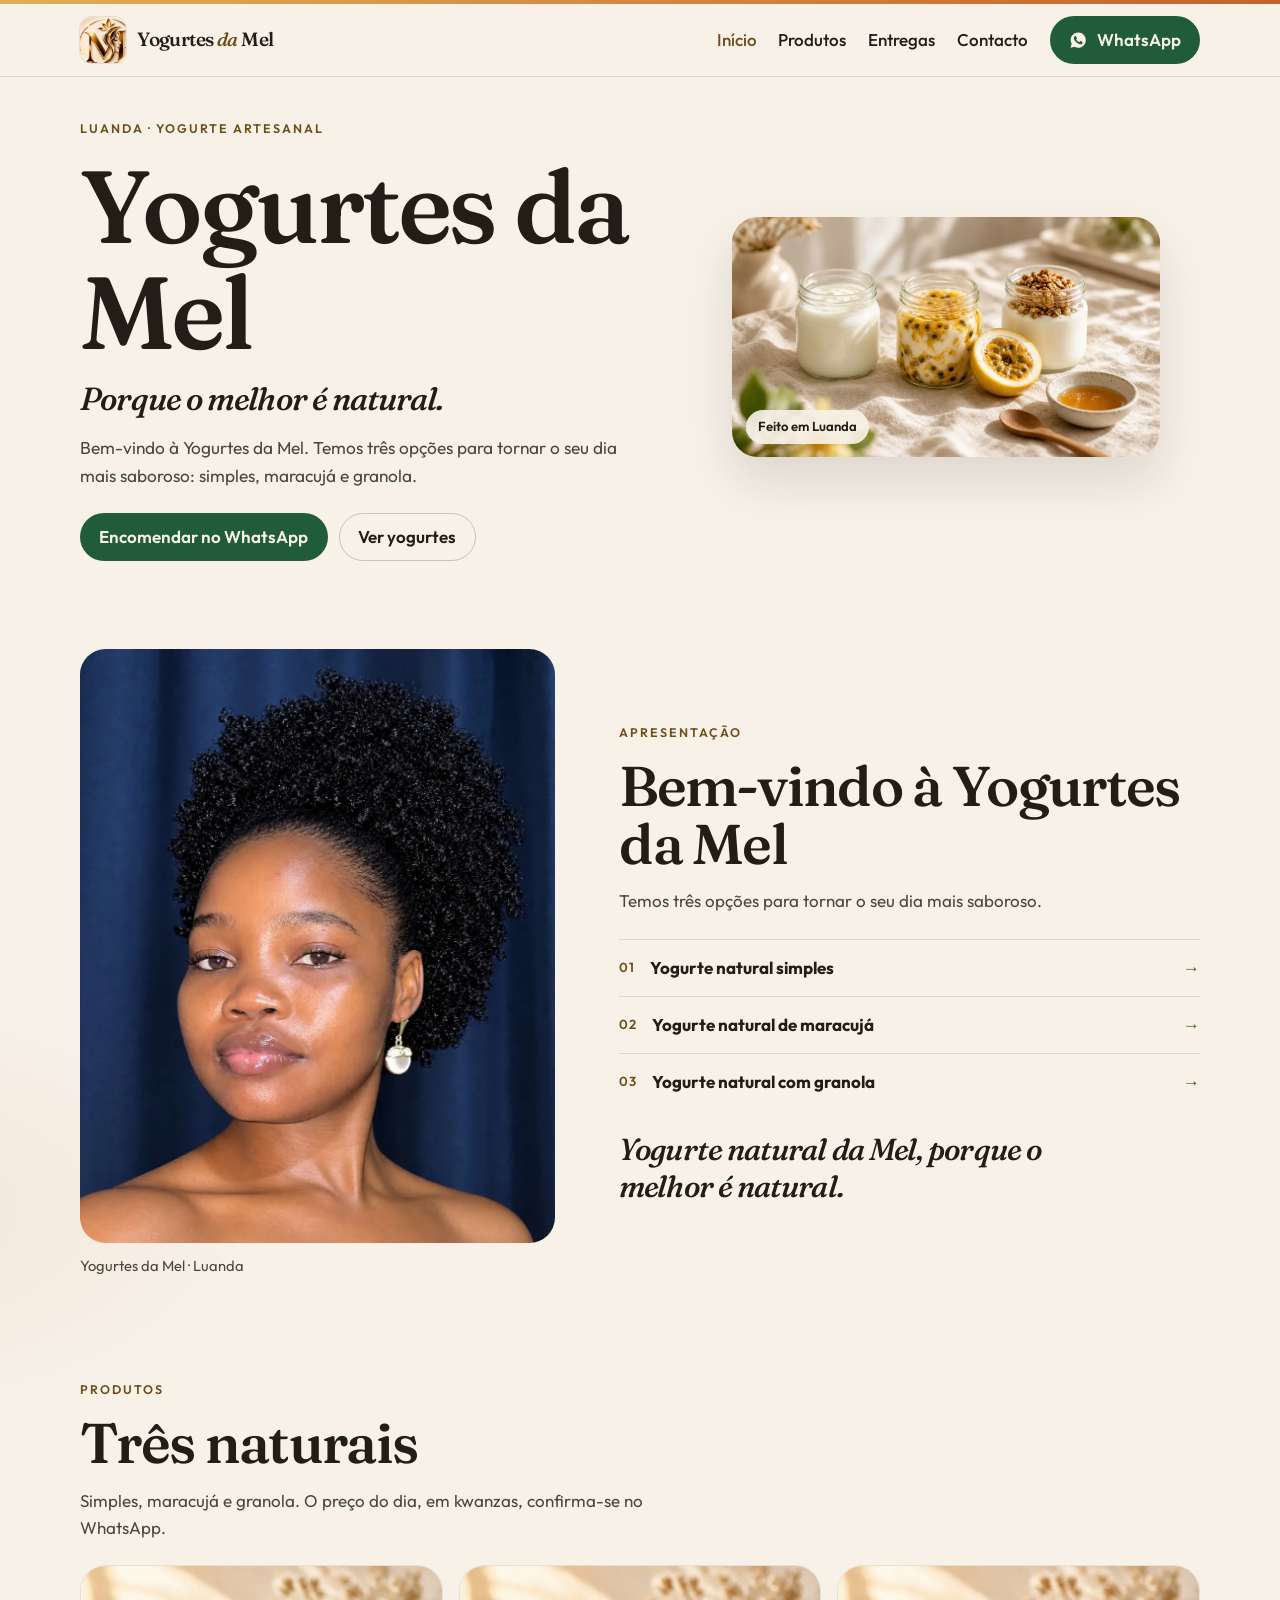
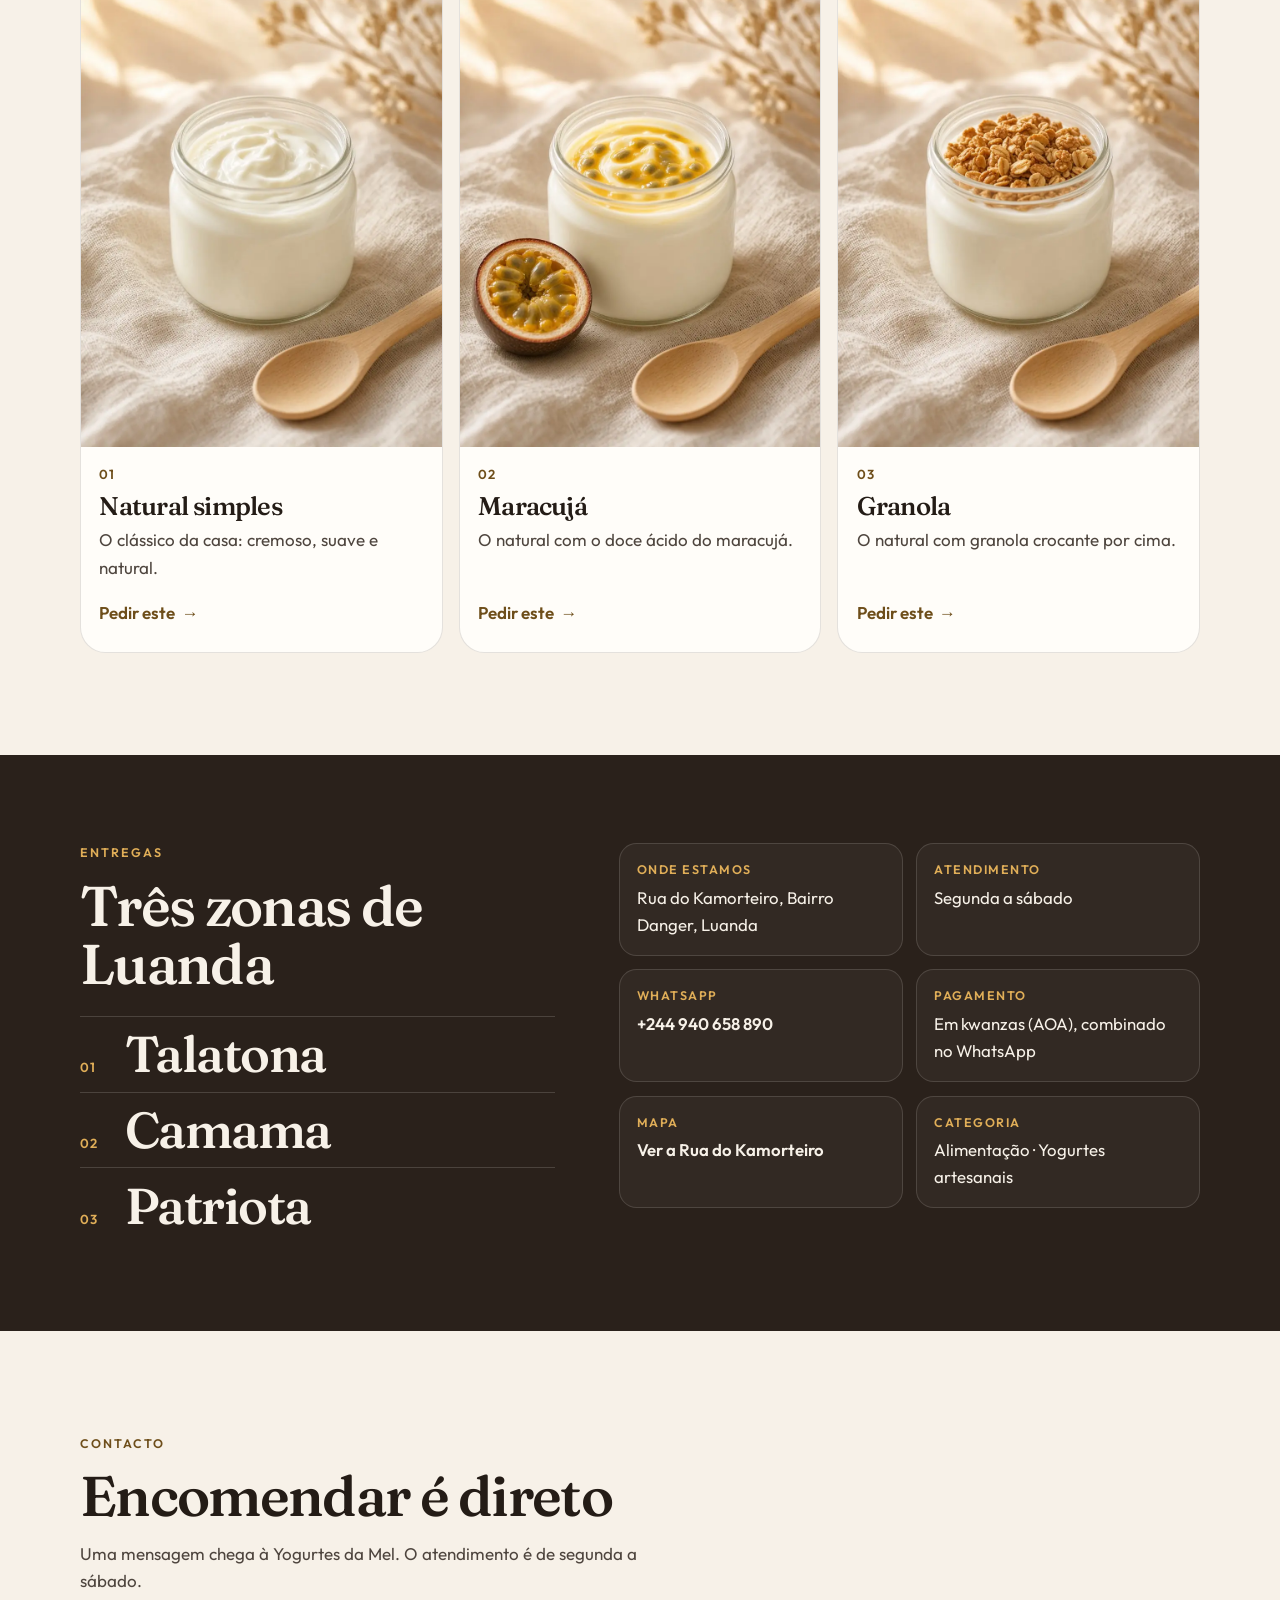
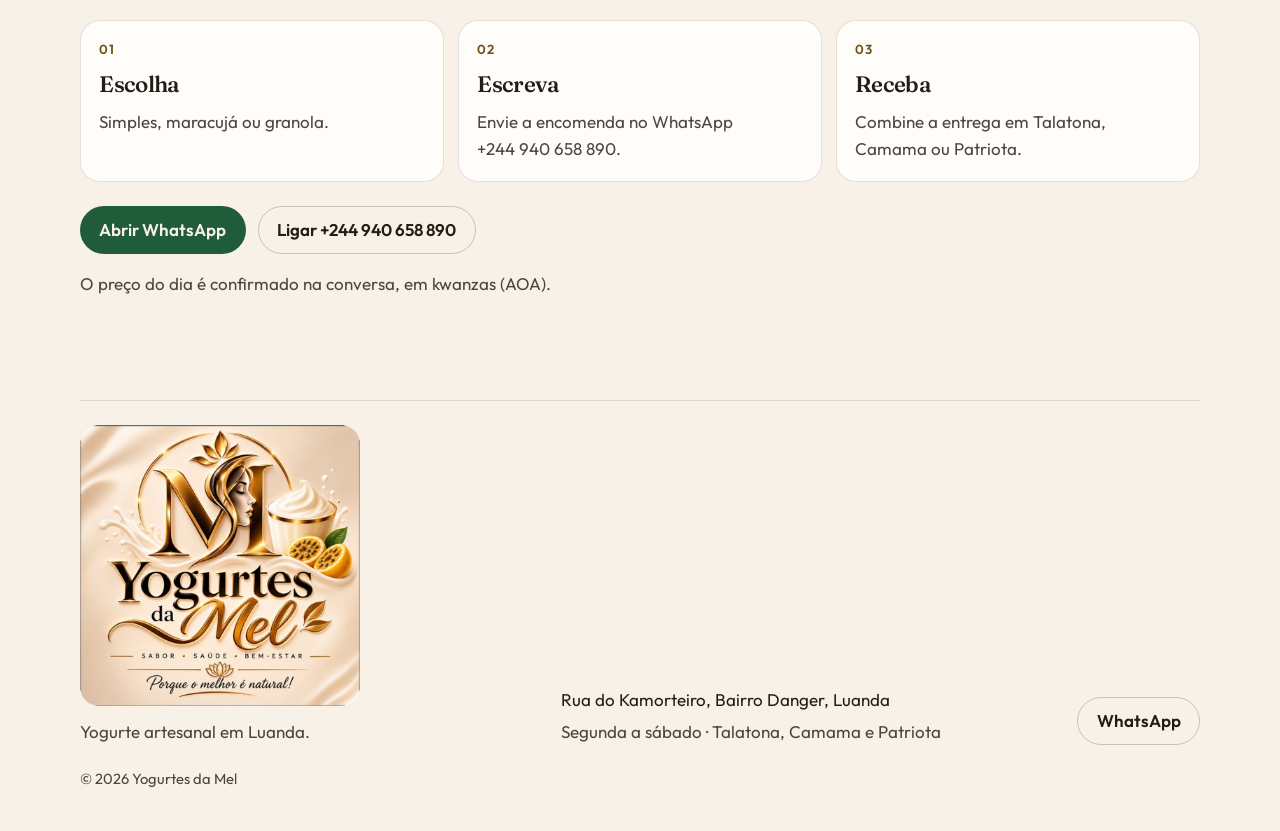
==== commit f578cffc: "Use the Yogurtes da Mel logo on the site" ====
--- a/index.html
+++ b/index.html
@@ -63,7 +63,10 @@
     <header class="site-header">
       <div class="wrap header-inner">
         <a class="brand" href="#inicio">
-          <img src="logos/mark-tile.svg" width="42" height="42" alt="">
+          <picture>
+            <source srcset="logos/mark-tile.webp" type="image/webp">
+            <img src="logos/mark-tile.png" width="256" height="256" alt="">
+          </picture>
           <span class="brand-name">Yogurtes <em>da</em> Mel</span>
         </a>
         <button class="nav-toggle" type="button" aria-expanded="false" aria-controls="menu">Menu</button>
@@ -267,7 +270,12 @@
     <footer class="site-footer">
       <div class="wrap footer-grid">
         <div>
-          <p class="footer-brand"><img src="logos/mark.svg" width="28" height="36" alt=""> Yogurtes da Mel</p>
+          <p class="footer-brand">
+            <picture>
+              <source srcset="logos/logo.webp" type="image/webp">
+              <img src="logos/logo.png" width="960" height="962" alt="Logotipo Yogurtes da Mel">
+            </picture>
+          </p>
           <p class="footer-note">Yogurte artesanal em Luanda.</p>
         </div>
         <div>
--- a/css/styles.css
+++ b/css/styles.css
@@ -176,12 +176,19 @@
   gap: 0.7rem;
   text-decoration: none;
   margin-right: auto;
+  min-width: 0;
+}
+
+.brand picture {
+  display: flex;
+  flex: none;
 }
 
 .brand img {
-  width: 42px;
-  height: 42px;
-  flex: none;
+  width: 46px;
+  height: 46px;
+  border-radius: 12px;
+  box-shadow: 0 0 0 1px rgba(36, 28, 22, 0.08);
 }
 
 .brand-name {
@@ -633,19 +640,17 @@
 }
 
 .footer-brand {
-  display: flex;
-  align-items: center;
-  gap: 0.7rem;
-  font-family: "Fraunces", Georgia, serif;
-  font-size: 1.6rem;
-  font-weight: 560;
-  letter-spacing: -0.03em;
+  margin: 0;
+}
+
+.footer-brand picture {
+  display: block;
 }
 
 .footer-brand img {
-  width: 28px;
+  width: min(280px, 100%);
   height: auto;
-  flex: none;
+  border-radius: 1.15rem;
 }
 
 .footer-note {
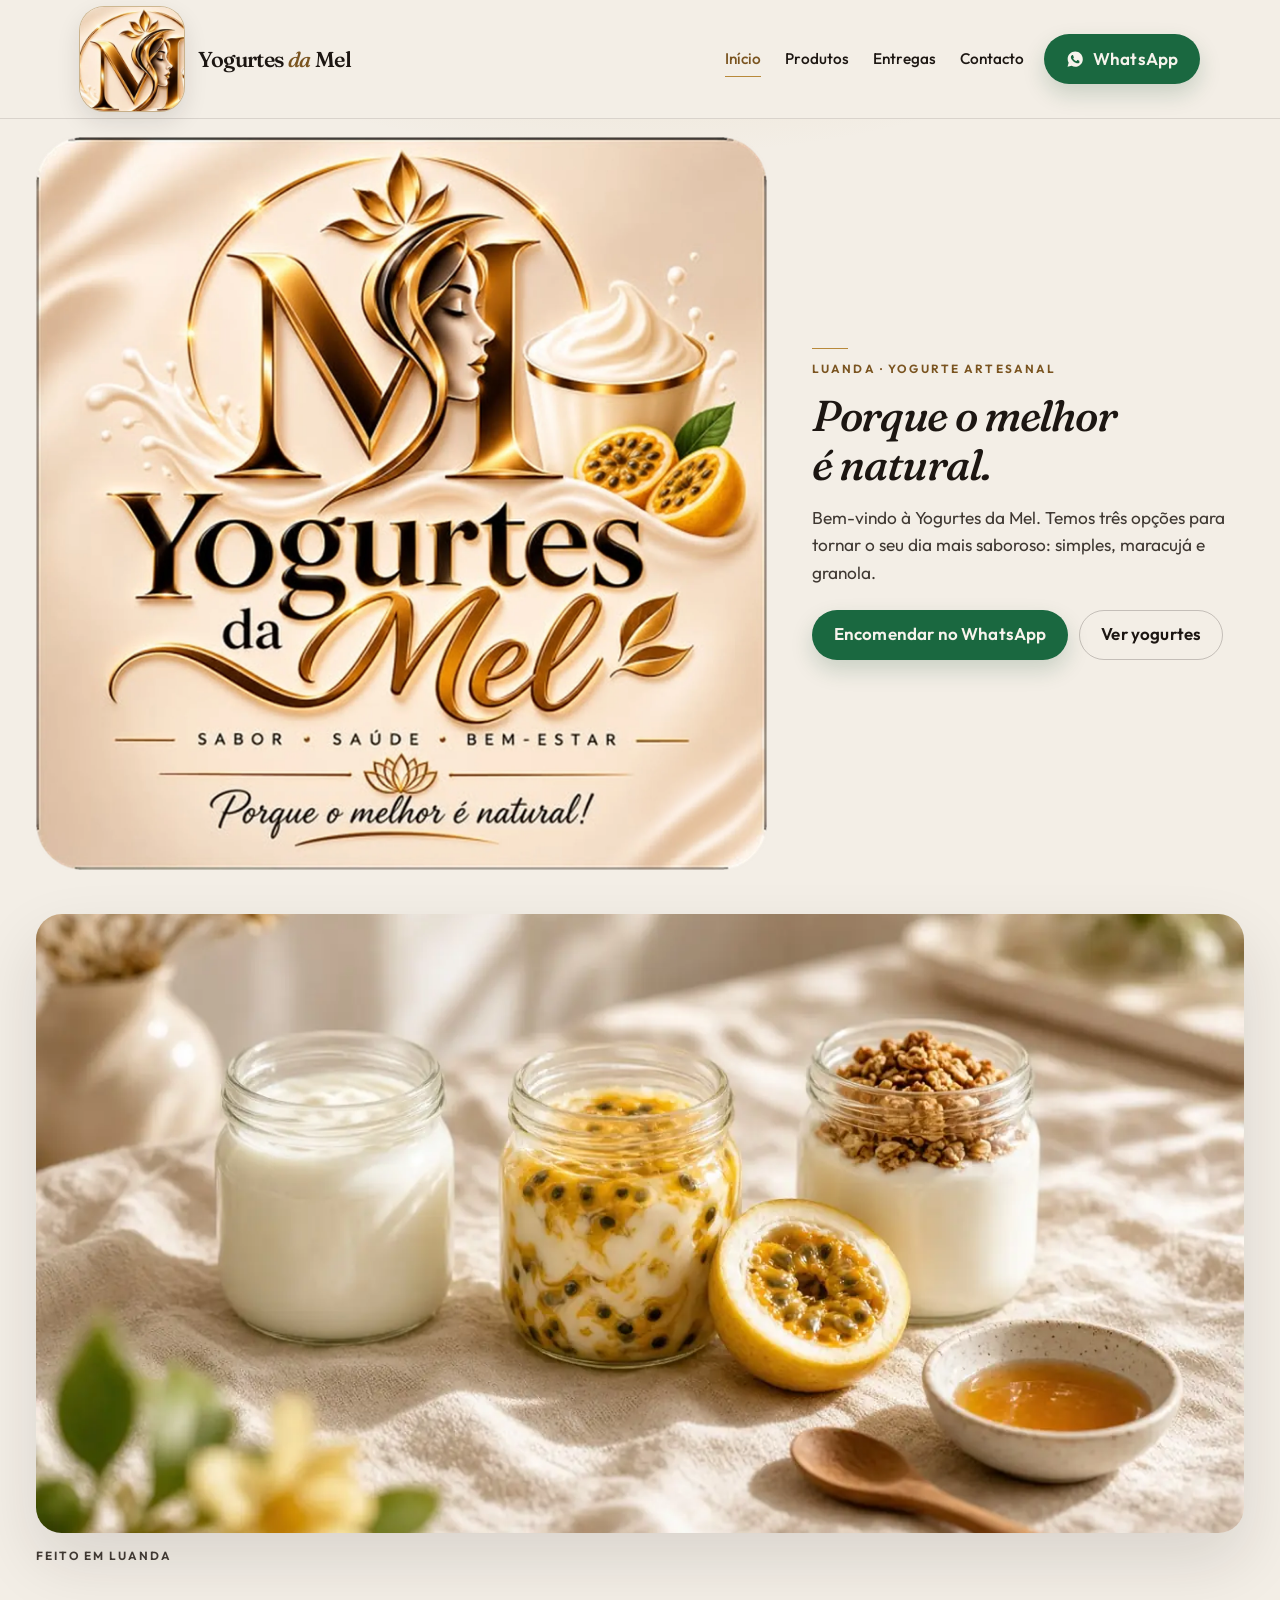
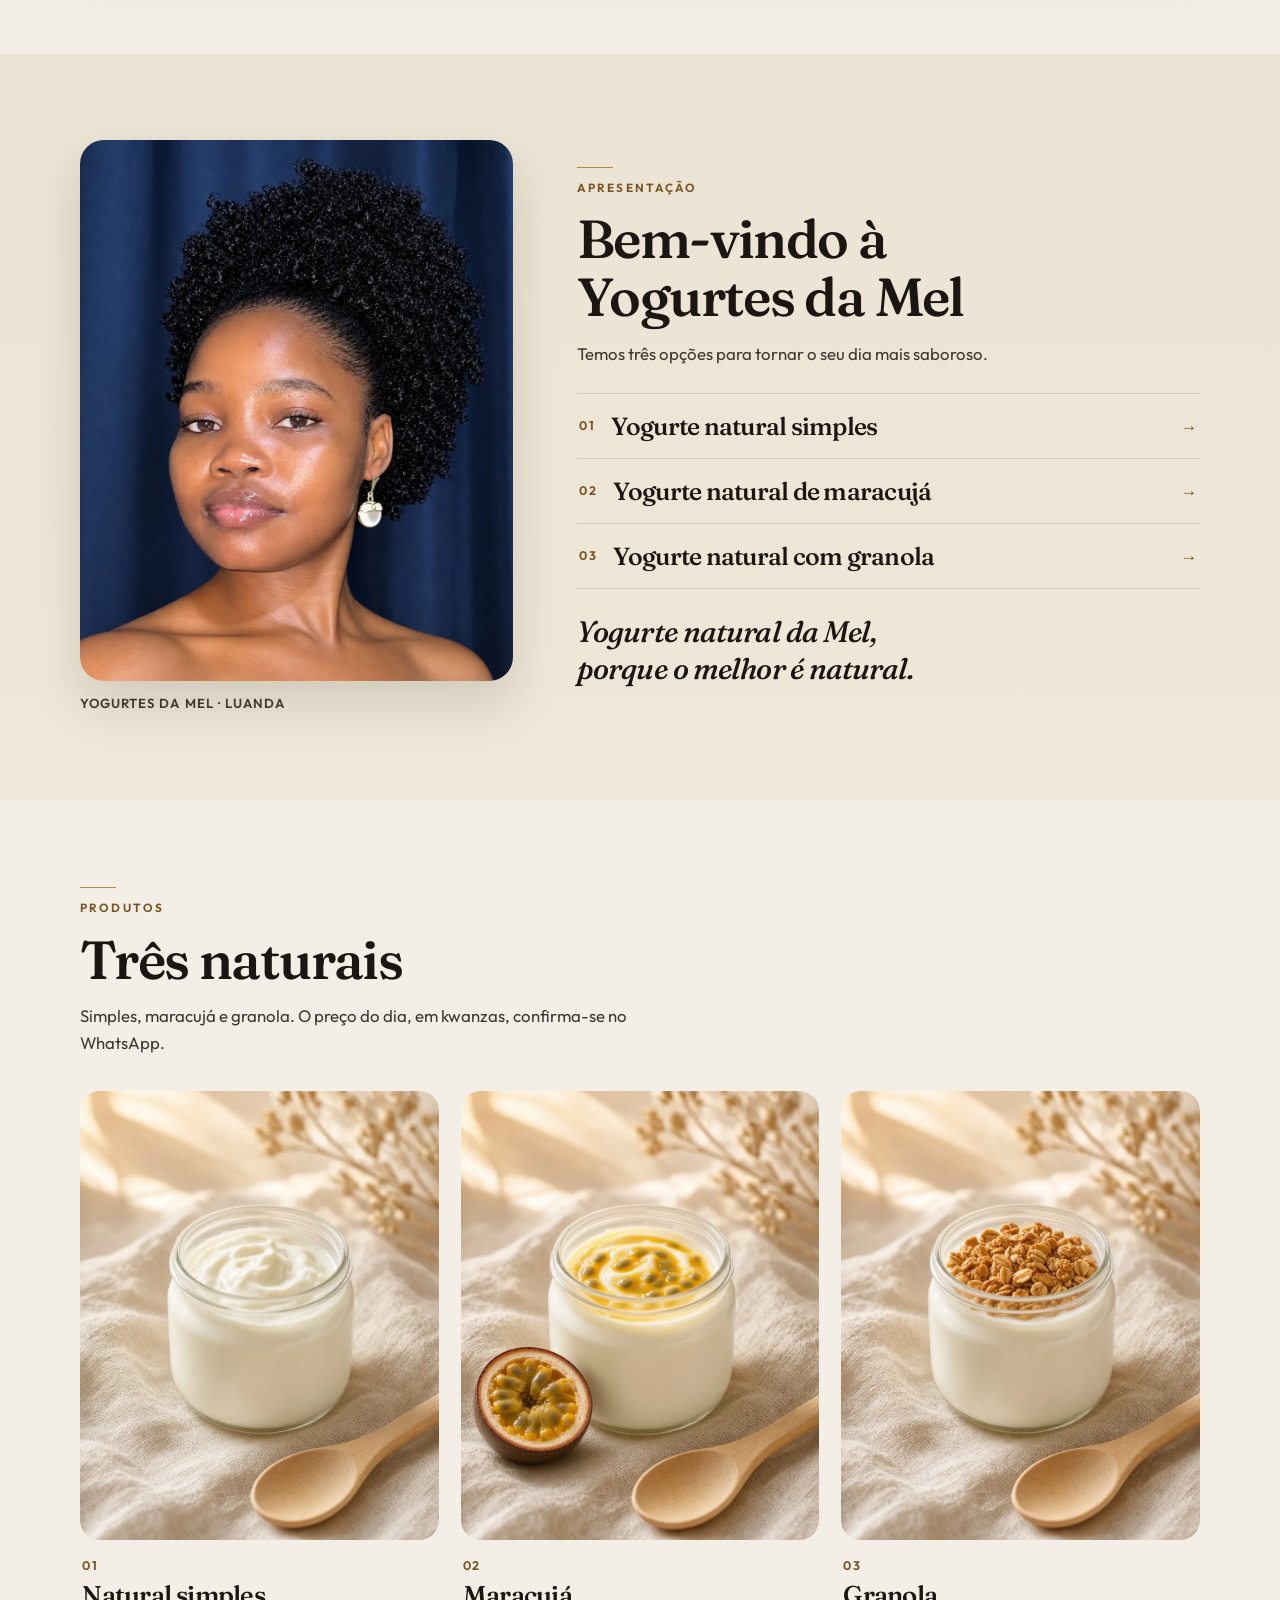
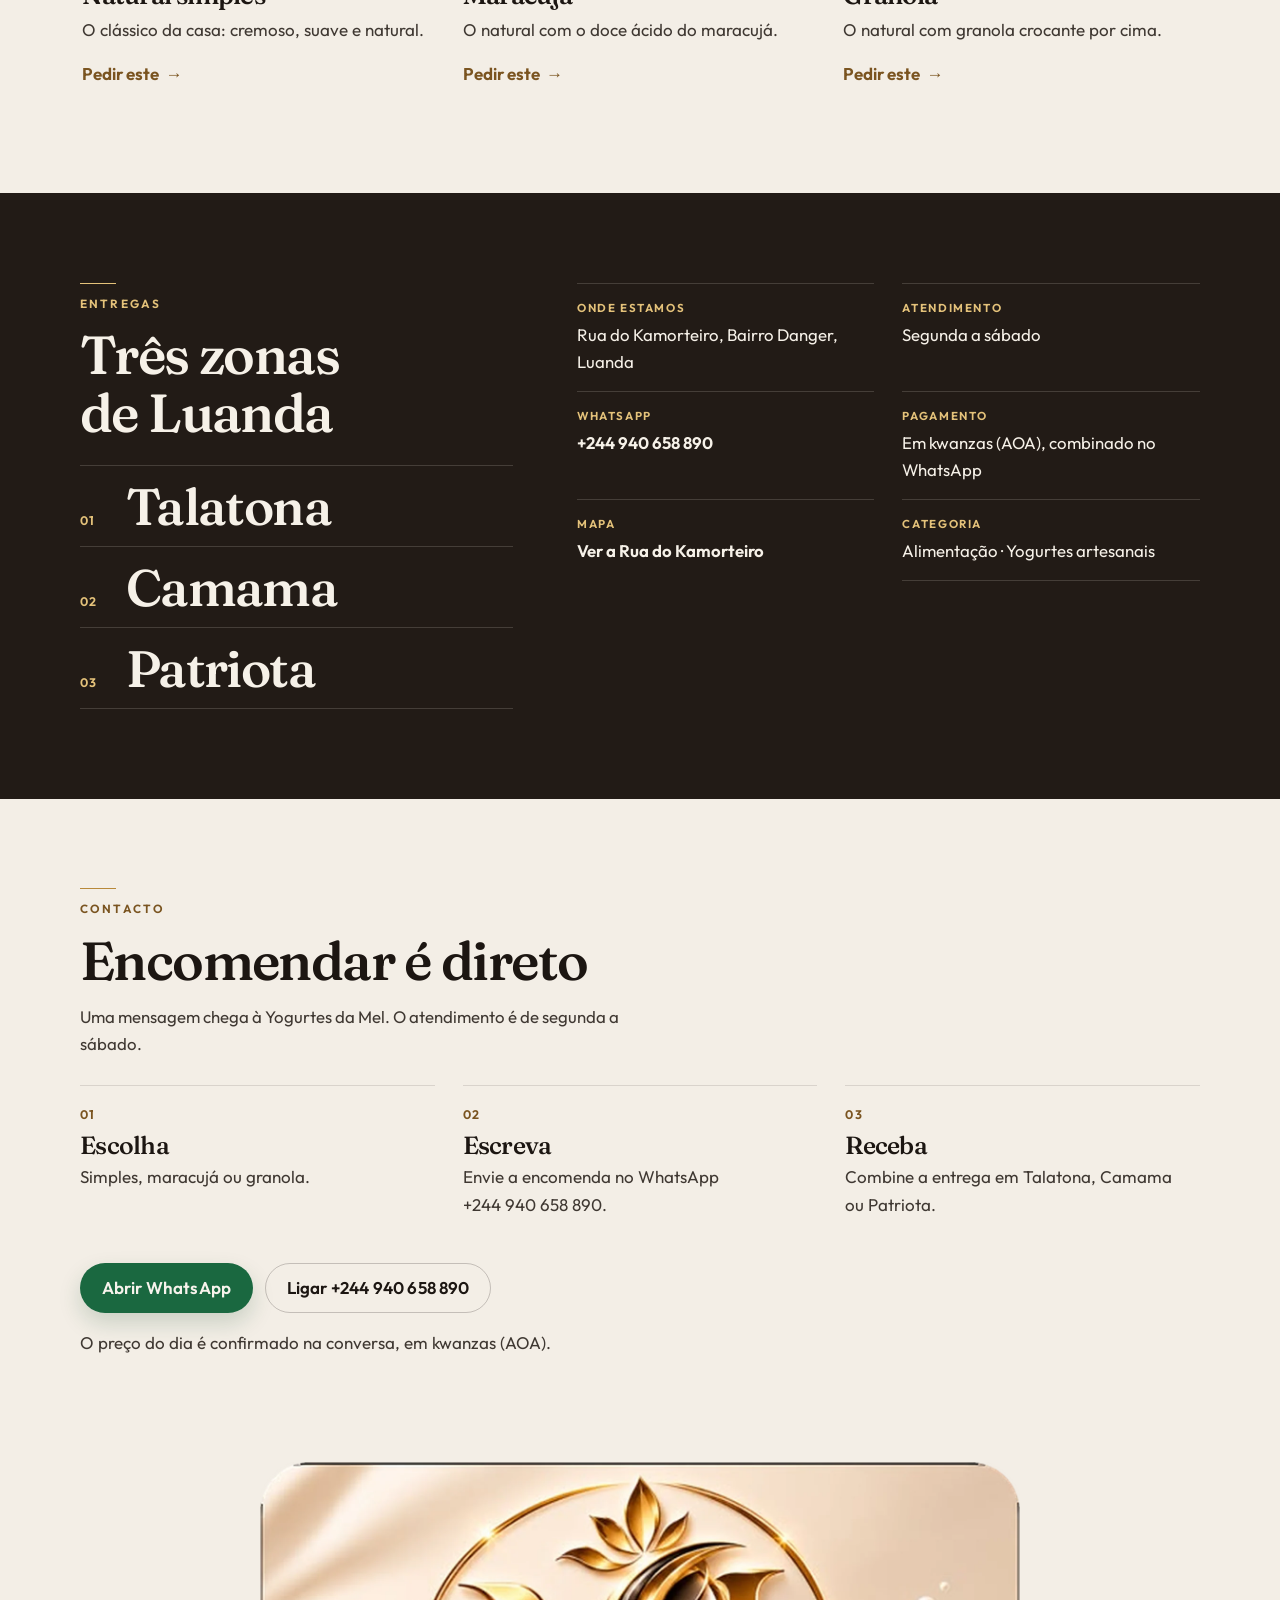
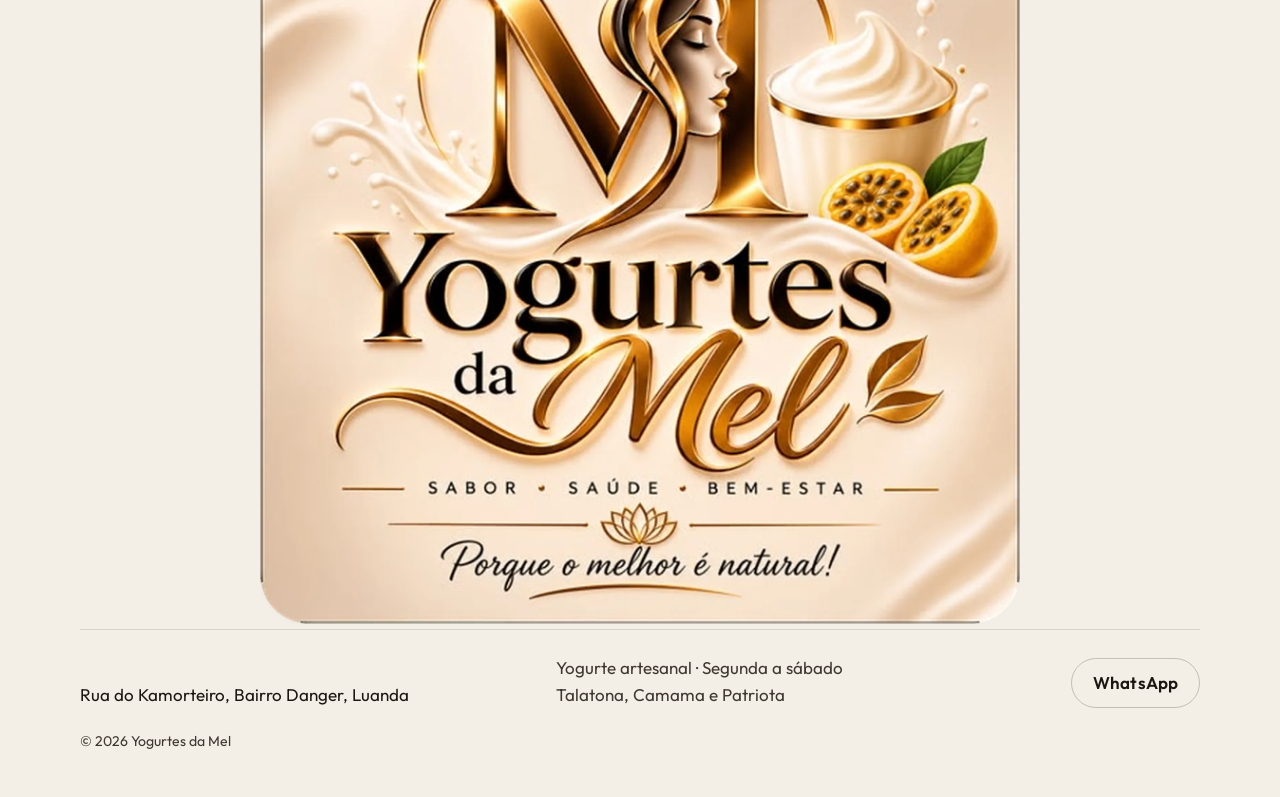
==== commit 850c3dfe: "Enlarge the logo and refine the page layout" ====
--- a/index.html
+++ b/index.html
@@ -17,7 +17,8 @@
     <link rel="icon" href="favicon.svg" type="image/svg+xml">
     <link rel="apple-touch-icon" href="images/icon-180.png">
     <link rel="manifest" href="site.webmanifest">
-    <link rel="preload" as="image" href="images/capa.webp" type="image/webp" fetchpriority="high">
+    <link rel="preload" as="image" href="logos/logo.webp" type="image/webp" fetchpriority="high">
+    <link rel="preload" as="image" href="images/capa.webp" type="image/webp">
     <link rel="stylesheet" href="css/styles.css">
     <script type="application/ld+json">
       {
@@ -86,10 +87,15 @@
 
     <main id="conteudo">
       <section class="hero" id="inicio">
-        <div class="wrap hero-grid">
+        <div class="hero-layout">
+          <h1 class="hero-logo">
+            <picture>
+              <source srcset="logos/logo.webp" type="image/webp">
+              <img src="logos/logo.png" width="960" height="962" alt="Yogurtes da Mel" fetchpriority="high">
+            </picture>
+          </h1>
           <div class="hero-copy">
             <p class="eyebrow">Luanda · Yogurte artesanal</p>
-            <h1>Yogurtes da Mel</h1>
             <p class="tagline">Porque o melhor é natural.</p>
             <p class="lede">Bem-vindo à Yogurtes da Mel. Temos três opções para tornar o seu dia mais saboroso: simples, maracujá e granola.</p>
             <div class="actions">
@@ -97,14 +103,14 @@
               <a class="btn btn-ghost" href="#produtos">Ver yogurtes</a>
             </div>
           </div>
-          <figure class="hero-photo">
-            <picture>
-              <source srcset="images/capa.webp" type="image/webp">
-              <img src="images/capa.jpg" width="1280" height="720" alt="Três frascos de yogurte natural da Mel: simples, maracujá e granola, sobre uma mesa de linho." fetchpriority="high">
-            </picture>
-            <figcaption class="chip">Feito em Luanda</figcaption>
-          </figure>
-        </div>
+        </div>
+        <figure class="hero-photo">
+          <picture>
+            <source srcset="images/capa.webp" type="image/webp">
+            <img src="images/capa.jpg" width="1280" height="720" alt="Três frascos de yogurte natural da Mel: simples, maracujá e granola, sobre uma mesa de linho.">
+          </picture>
+          <figcaption class="chip">Feito em Luanda</figcaption>
+        </figure>
       </section>
 
       <section class="section" id="marca" aria-labelledby="marca-titulo">
@@ -268,20 +274,15 @@
     </main>
 
     <footer class="site-footer">
+      <div class="wrap footer-logo">
+        <picture>
+          <source srcset="logos/logo.webp" type="image/webp">
+          <img src="logos/logo.png" width="960" height="962" alt="Logotipo Yogurtes da Mel">
+        </picture>
+      </div>
       <div class="wrap footer-grid">
-        <div>
-          <p class="footer-brand">
-            <picture>
-              <source srcset="logos/logo.webp" type="image/webp">
-              <img src="logos/logo.png" width="960" height="962" alt="Logotipo Yogurtes da Mel">
-            </picture>
-          </p>
-          <p class="footer-note">Yogurte artesanal em Luanda.</p>
-        </div>
-        <div>
-          <p>Rua do Kamorteiro, Bairro Danger, Luanda</p>
-          <p class="footer-note">Segunda a sábado · Talatona, Camama e Patriota</p>
-        </div>
+        <p>Rua do Kamorteiro, Bairro Danger, Luanda</p>
+        <p class="footer-note">Yogurte artesanal · Segunda a sábado<br>Talatona, Camama e Patriota</p>
         <a class="btn btn-ghost" href="https://wa.me/244940658890?text=Ol%C3%A1%2C%20Yogurtes%20da%20Mel!%20Gostaria%20de%20fazer%20uma%20encomenda.">WhatsApp</a>
       </div>
       <p class="legal">© <span id="year">2026</span> Yogurtes da Mel</p>
--- a/css/styles.css
+++ b/css/styles.css
@@ -23,23 +23,23 @@
 }
 
 :root {
-  --paper: #f7f1e8;
-  --paper-deep: #f3eadc;
-  --card: #fffdf9;
-  --ink: #241c16;
-  --muted: #4e453e;
-  --line: rgba(36, 28, 22, 0.12);
-  --honey: #e0ae58;
-  --honey-deep: #6e4e1a;
-  --leaf: #215c3a;
-  --leaf-dark: #183f29;
-  --cocoa: #2a211b;
-  --on-cocoa: #f7f1e8;
-  --on-cocoa-soft: #e6d7c4;
-  --pad: clamp(1.15rem, 4vw, 2rem);
+  --paper: #f3eee6;
+  --paper-deep: #e9e0d0;
+  --card: #fbf8f3;
+  --ink: #1c1612;
+  --muted: #3f3832;
+  --line: rgba(28, 22, 18, 0.12);
+  --gold: #b8893a;
+  --gold-deep: #7a5420;
+  --leaf: #1a6840;
+  --leaf-dark: #114d2e;
+  --cocoa: #221b16;
+  --on-cocoa: #f6f1e8;
+  --on-cocoa-soft: #e7d8c6;
+  --pad: clamp(1.2rem, 4vw, 2.25rem);
   --wrap: 1120px;
-  --header: 4.5rem;
-  --radius: 1.6rem;
+  --header: 6.75rem;
+  --radius: 1.35rem;
   color-scheme: light;
 }
 
@@ -56,8 +56,7 @@
 body {
   margin: 0;
   background:
-    radial-gradient(900px 420px at 100% -10%, rgba(224, 174, 88, 0.28), transparent 60%),
-    radial-gradient(700px 380px at -10% 30%, rgba(196, 98, 45, 0.08), transparent 55%),
+    radial-gradient(720px 280px at 50% -40px, rgba(184, 137, 58, 0.16), transparent 70%),
     var(--paper);
   color: var(--ink);
   font-family: "Outfit", "Segoe UI", sans-serif;
@@ -71,6 +70,8 @@
 
 img {
   max-width: 100%;
+  height: auto;
+  display: block;
 }
 
 h1,
@@ -78,11 +79,15 @@
 h3,
 .brand-name,
 .zone-name,
-.sign {
+.sign,
+.tagline,
+.option-list strong,
+.step strong {
   font-family: "Fraunces", Georgia, "Times New Roman", serif;
   font-weight: 560;
   letter-spacing: -0.03em;
-  line-height: 1.04;
+  line-height: 1.08;
+  text-wrap: balance;
 }
 
 h1,
@@ -96,8 +101,12 @@
   color: inherit;
 }
 
+::selection {
+  background: rgba(184, 137, 58, 0.28);
+}
+
 :focus-visible {
-  outline: 2px solid var(--honey-deep);
+  outline: 2px solid var(--gold-deep);
   outline-offset: 3px;
 }
 
@@ -124,11 +133,20 @@
 
 .eyebrow {
   margin: 0 0 0.85rem;
-  color: var(--honey-deep);
-  font-size: 0.78rem;
-  font-weight: 600;
-  letter-spacing: 0.16em;
+  color: var(--gold-deep);
+  font-size: 0.74rem;
+  font-weight: 650;
+  letter-spacing: 0.18em;
   text-transform: uppercase;
+}
+
+.eyebrow::before {
+  content: "";
+  display: block;
+  width: 2.25rem;
+  height: 1px;
+  margin-bottom: 0.7rem;
+  background: var(--gold);
 }
 
 .lede,
@@ -145,22 +163,16 @@
   position: sticky;
   top: 0;
   z-index: 50;
-  background: rgba(247, 241, 232, 0.96);
+  background: var(--paper);
   border-bottom: 1px solid var(--line);
-}
-
-.site-header::before {
-  content: "";
-  display: block;
-  height: 4px;
-  background: linear-gradient(90deg, #e0ae58, #c4622d);
 }
 
 .header-inner {
   display: flex;
   align-items: center;
-  gap: 1rem;
+  gap: 0.9rem;
   min-height: var(--header);
+  padding-block: 0.45rem;
 }
 
 .brand,
@@ -173,7 +185,7 @@
 .brand {
   display: inline-flex;
   align-items: center;
-  gap: 0.7rem;
+  gap: 0.85rem;
   text-decoration: none;
   margin-right: auto;
   min-width: 0;
@@ -185,21 +197,24 @@
 }
 
 .brand img {
-  width: 46px;
-  height: 46px;
-  border-radius: 12px;
-  box-shadow: 0 0 0 1px rgba(36, 28, 22, 0.08);
+  width: 76px;
+  height: 76px;
+  border-radius: 18px;
+  box-shadow:
+    0 0 0 1px rgba(166, 122, 48, 0.45),
+    0 10px 24px rgba(36, 28, 22, 0.12);
 }
 
 .brand-name {
-  font-size: clamp(1rem, 2.6vw, 1.2rem);
+  font-size: clamp(1.02rem, 2.4vw, 1.35rem);
   letter-spacing: -0.03em;
+  white-space: nowrap;
 }
 
 .brand-name em {
   font-style: italic;
-  font-weight: 520;
-  color: var(--honey-deep);
+  font-weight: 500;
+  color: var(--gold-deep);
 }
 
 .nav-toggle {
@@ -218,18 +233,23 @@
 .site-nav {
   display: flex;
   align-items: center;
-  gap: 1.35rem;
+  gap: 1.5rem;
 }
 
 .site-nav a {
   text-decoration: none;
+  font-size: 0.96rem;
   font-weight: 500;
   padding: 0.35rem 0;
 }
 
 .site-nav a:hover,
 .site-nav a[aria-current="true"] {
-  color: var(--honey-deep);
+  color: var(--gold-deep);
+}
+
+.site-nav a[aria-current="true"] {
+  box-shadow: inset 0 -1px 0 var(--gold);
 }
 
 .site-nav .nav-wa {
@@ -238,7 +258,7 @@
 
 section[id],
 article[id] {
-  scroll-margin-top: 5.25rem;
+  scroll-margin-top: calc(var(--header) + 0.85rem);
 }
 
 .btn {
@@ -246,12 +266,13 @@
   align-items: center;
   justify-content: center;
   gap: 0.55rem;
-  min-height: 48px;
-  padding: 0.7rem 1.15rem;
+  min-height: 50px;
+  padding: 0.75rem 1.3rem;
   border-radius: 999px;
   border: 1px solid transparent;
   text-decoration: none;
   font-weight: 600;
+  letter-spacing: 0.01em;
   line-height: 1.2;
 }
 
@@ -263,7 +284,8 @@
 
 .btn-leaf {
   background: var(--leaf);
-  color: #f7f1e8;
+  color: #f7f3ec;
+  box-shadow: 0 10px 22px rgba(17, 77, 46, 0.18);
 }
 
 .btn-leaf:hover {
@@ -273,109 +295,133 @@
 .btn-ghost {
   background: transparent;
   color: var(--ink);
-  border-color: rgba(36, 28, 22, 0.22);
+  border-color: rgba(28, 22, 18, 0.22);
 }
 
 .btn-ghost:hover {
-  background: rgba(36, 28, 22, 0.04);
+  background: rgba(28, 22, 18, 0.04);
 }
 
 .btn-light {
-  background: var(--honey);
+  background: var(--gold);
   color: #241c16;
 }
 
 .btn-light:hover {
-  background: #efc274;
+  background: #d4a85a;
 }
 
 .header-cta {
-  margin-left: 0.4rem;
+  margin-left: 0.35rem;
 }
 
 .hero {
-  padding-bottom: clamp(3rem, 7vw, 5.5rem);
-}
-
-.hero-grid {
+  padding-bottom: clamp(3.2rem, 7vw, 5.5rem);
+}
+
+.hero-layout {
+  width: min(1320px, calc(100% - var(--pad) * 2));
+  margin-inline: auto;
   display: grid;
-  gap: 1.5rem;
+  gap: 0.4rem;
+  align-items: center;
+  padding-top: 0.35rem;
+}
+
+.hero-logo {
+  margin: 0;
+  max-width: none;
+  line-height: 0;
+}
+
+.hero-logo img {
+  width: min(640px, calc(100% + var(--pad) * 0.65));
+  max-width: 100vw;
+  height: auto;
+  margin-inline: auto;
 }
 
 .hero-copy {
-  order: 2;
-  padding-top: 0.4rem;
+  text-align: center;
+  padding-top: 0.2rem;
+}
+
+.hero-copy .eyebrow::before {
+  margin-inline: auto;
 }
 
 .hero-photo {
-  order: 1;
+  margin: clamp(1.75rem, 4vw, 2.75rem) 0 0;
 }
 
 .hero-photo img,
 .portrait img,
 .card img {
-  display: block;
   width: 100%;
   height: auto;
   object-fit: cover;
 }
 
-.hero-photo {
-  position: relative;
-}
-
 .hero-photo img {
-  aspect-ratio: 16 / 9;
+  aspect-ratio: 16 / 10;
   border-radius: 0;
 }
 
 .chip {
-  position: absolute;
-  left: 0.85rem;
-  bottom: 0.85rem;
-  margin: 0;
-  padding: 0.4rem 0.75rem;
-  border-radius: 999px;
-  background: rgba(247, 241, 232, 0.92);
-  font-size: 0.82rem;
-  font-weight: 600;
-}
-
-h1 {
-  font-size: clamp(3.1rem, 12vw, 6.4rem);
-  max-width: 9ch;
+  width: min(var(--wrap), calc(100% - var(--pad) * 2));
+  margin: 0.8rem auto 0;
+  color: var(--muted);
+  font-size: 0.74rem;
+  font-weight: 650;
+  letter-spacing: 0.16em;
+  text-align: center;
+  text-transform: uppercase;
 }
 
 .tagline {
-  margin-top: 0.85rem;
-  font-family: "Fraunces", Georgia, serif;
+  margin-inline: auto;
+  max-width: 16ch;
   font-style: italic;
-  font-weight: 520;
-  font-size: clamp(1.45rem, 3vw, 2rem);
+  font-weight: 500;
+  font-size: clamp(1.85rem, 4vw, 2.7rem);
   letter-spacing: -0.03em;
-  line-height: 1.2;
+  line-height: 1.12;
 }
 
 .lede {
   max-width: 38rem;
-  margin-top: 1rem;
+  margin-top: 0.9rem;
   font-size: 1.08rem;
+}
+
+.hero-copy .lede {
+  margin-inline: auto;
 }
 
 .actions {
   display: flex;
   flex-wrap: wrap;
   gap: 0.7rem;
-  margin-top: 1.5rem;
+  margin-top: 1.45rem;
+}
+
+.hero-copy .actions {
+  justify-content: center;
 }
 
 .section {
-  padding-bottom: clamp(3.5rem, 8vw, 6.5rem);
+  padding-bottom: clamp(3.6rem, 8vw, 6.2rem);
+}
+
+#marca {
+  background: linear-gradient(180deg, #ebe3d4 0%, #efe7d8 100%);
+  padding: clamp(3.2rem, 7vw, 5.4rem) 0;
+  margin-bottom: clamp(3.2rem, 7vw, 5.4rem);
 }
 
 .split {
   display: grid;
-  gap: 1.5rem;
+  gap: 1.75rem;
   align-items: center;
 }
 
@@ -385,109 +431,141 @@
 
 .portrait img {
   aspect-ratio: 4 / 5;
-  object-position: center 18%;
-  border-radius: var(--radius);
+  object-position: center 16%;
+  border-radius: 1.5rem;
+  box-shadow: 0 22px 50px rgba(36, 28, 22, 0.14);
 }
 
 .portrait figcaption {
-  margin-top: 0.7rem;
+  margin-top: 0.75rem;
   color: var(--muted);
-  font-size: 0.92rem;
+  font-size: 0.82rem;
+  font-weight: 600;
+  letter-spacing: 0.08em;
+  text-transform: uppercase;
+}
+
+h1 {
+  font-size: clamp(2.7rem, 7vw, 4.5rem);
+  max-width: 12ch;
 }
 
 h2 {
-  font-size: clamp(2.15rem, 5vw, 3.5rem);
+  font-size: clamp(2.2rem, 5vw, 3.35rem);
   max-width: 16ch;
 }
 
 .section-intro {
-  max-width: 38rem;
-  margin-top: 0.9rem;
+  max-width: 36rem;
+  margin-top: 0.85rem;
+  font-size: 1.05rem;
 }
 
 .option-list {
   list-style: none;
-  margin: 1.5rem 0 0;
+  margin: 1.6rem 0 0;
   padding: 0;
 }
 
 .option-list li {
   border-top: 1px solid var(--line);
+}
+
+.option-list li:last-child {
+  border-bottom: 1px solid var(--line);
 }
 
 .option-list a {
   display: grid;
   grid-template-columns: auto 1fr auto;
-  gap: 0.9rem;
+  gap: 0.95rem;
   align-items: center;
-  min-height: 56px;
-  padding: 0.85rem 0;
+  min-height: 64px;
+  padding: 0.95rem 0.15rem;
   text-decoration: none;
-  font-weight: 560;
+}
+
+.option-list strong {
+  font-size: clamp(1.25rem, 2vw, 1.55rem);
+  font-weight: 540;
 }
 
 .option-list a:hover strong {
-  color: var(--honey-deep);
+  color: var(--gold-deep);
+}
+
+.option-list a:hover .arrow {
+  transform: translateX(4px);
 }
 
 .num {
-  color: var(--honey-deep);
-  font-size: 0.82rem;
-  font-weight: 600;
-  letter-spacing: 0.08em;
+  color: var(--gold-deep);
+  font-size: 0.78rem;
+  font-weight: 650;
+  letter-spacing: 0.12em;
 }
 
 .arrow {
-  color: var(--honey-deep);
+  color: var(--gold-deep);
+  transition: transform 0.2s ease;
 }
 
 .sign {
-  margin-top: 1.35rem;
+  margin-top: 1.5rem;
   max-width: 22ch;
-  font-family: "Fraunces", Georgia, serif;
   font-style: italic;
-  font-size: clamp(1.45rem, 3vw, 1.9rem);
-  font-weight: 520;
-  line-height: 1.2;
+  font-size: clamp(1.4rem, 2.6vw, 1.85rem);
+  font-weight: 500;
+  line-height: 1.25;
   color: var(--ink);
 }
 
 .section-head {
-  margin-bottom: 1.5rem;
+  max-width: 40rem;
+  margin-bottom: clamp(1.5rem, 3vw, 2.15rem);
 }
 
 .product-grid {
   display: grid;
-  gap: 1rem;
+  gap: 1.75rem;
 }
 
 .card {
   display: flex;
   flex-direction: column;
-  background: var(--card);
-  border: 1px solid var(--line);
-  border-radius: var(--radius);
+  background: transparent;
+}
+
+.card picture {
+  display: block;
   overflow: hidden;
+  border-radius: 1.25rem;
+  background: var(--paper-deep);
 }
 
 .card img {
-  aspect-ratio: 3 / 4;
+  aspect-ratio: 4 / 5;
+  transition: transform 0.55s ease;
+}
+
+.card:hover img {
+  transform: scale(1.035);
 }
 
 .card-body {
   display: flex;
   flex-direction: column;
-  gap: 0.45rem;
+  gap: 0.4rem;
   flex: 1;
-  padding: 1.1rem 1.15rem 1.25rem;
+  padding: 1rem 0.15rem 0;
 }
 
 .card h3 {
-  font-size: clamp(1.55rem, 2vw, 1.85rem);
+  font-size: clamp(1.6rem, 2vw, 1.95rem);
 }
 
 .card p {
-  max-width: 32ch;
+  max-width: 34ch;
 }
 
 .order-link {
@@ -496,118 +574,128 @@
   gap: 0.4rem;
   min-height: 44px;
   margin-top: auto;
-  padding-top: 0.35rem;
-  color: var(--honey-deep);
-  font-weight: 600;
+  padding-top: 0.25rem;
+  color: var(--gold-deep);
+  font-weight: 650;
   text-decoration: none;
 }
 
-.order-link:hover {
-  text-decoration: underline;
-  text-underline-offset: 0.18em;
+.order-link span {
+  transition: transform 0.2s ease;
+}
+
+.order-link:hover span {
+  transform: translateX(4px);
 }
 
 .band {
   background: var(--cocoa);
   color: var(--on-cocoa);
-  padding: clamp(3.2rem, 8vw, 5.5rem) 0;
-  margin-bottom: clamp(3.5rem, 8vw, 6.5rem);
+  padding: clamp(3.4rem, 8vw, 5.6rem) 0;
+  margin-bottom: clamp(3.4rem, 8vw, 5.6rem);
 }
 
 .band .eyebrow {
-  color: var(--honey);
+  color: #e4c27a;
+}
+
+.band .eyebrow::before {
+  background: #e4c27a;
 }
 
 .band-grid {
   display: grid;
-  gap: 2rem;
+  gap: 2.25rem;
 }
 
 .zones {
   list-style: none;
-  margin: 1.4rem 0 0;
+  margin: 1.35rem 0 0;
   padding: 0;
 }
 
 .zones li {
   display: grid;
-  grid-template-columns: 2.4rem 1fr;
-  gap: 0.4rem;
+  grid-template-columns: 2.5rem 1fr;
+  gap: 0.35rem;
   align-items: baseline;
   border-top: 1px solid rgba(247, 241, 232, 0.16);
-  padding: 0.7rem 0;
+  padding: 0.85rem 0 0.7rem;
+}
+
+.zones li:last-child {
+  border-bottom: 1px solid rgba(247, 241, 232, 0.16);
 }
 
 .zone-name {
-  font-size: clamp(2rem, 5vw, 3.15rem);
+  font-size: clamp(2.05rem, 4.6vw, 3.2rem);
 }
 
 .zones .num {
-  color: var(--honey);
+  color: #e4c27a;
 }
 
 .facts {
   display: grid;
-  gap: 0.85rem;
+  gap: 0;
   margin: 0;
+  align-content: start;
 }
 
 .facts div {
-  padding: 1rem 1.05rem;
-  border: 1px solid rgba(247, 241, 232, 0.14);
-  border-radius: 1.1rem;
-  background: rgba(255, 253, 249, 0.04);
+  padding: 0.95rem 0;
+  border-top: 1px solid rgba(247, 241, 232, 0.16);
+}
+
+.facts div:last-child {
+  border-bottom: 1px solid rgba(247, 241, 232, 0.16);
 }
 
 .facts dt {
-  color: var(--honey);
-  font-size: 0.78rem;
-  font-weight: 600;
-  letter-spacing: 0.12em;
+  color: #e4c27a;
+  font-size: 0.72rem;
+  font-weight: 650;
+  letter-spacing: 0.14em;
   text-transform: uppercase;
 }
 
 .facts dd {
-  margin: 0.3rem 0 0;
+  margin: 0.28rem 0 0;
   color: var(--on-cocoa);
   font-size: 1.05rem;
 }
 
 .facts a {
   text-decoration: none;
-  font-weight: 600;
+  font-weight: 650;
+  text-underline-offset: 0.18em;
 }
 
 .facts a:hover {
   text-decoration: underline;
-  text-underline-offset: 0.16em;
 }
 
 .steps {
   display: grid;
-  gap: 0.85rem;
-  margin-top: 1.6rem;
+  gap: 0;
+  margin-top: 1.7rem;
 }
 
 .step {
-  padding: 1.15rem 1.15rem 1.2rem;
-  background: var(--card);
-  border: 1px solid var(--line);
-  border-radius: 1.25rem;
+  padding: 1.2rem 0 1.25rem;
+  border-top: 1px solid var(--line);
 }
 
 .step .num {
   display: block;
-  margin-bottom: 0.45rem;
+  margin-bottom: 0.4rem;
 }
 
 .step strong {
   display: block;
   margin-bottom: 0.3rem;
-  font-family: "Fraunces", Georgia, serif;
-  font-size: 1.4rem;
-  font-weight: 560;
-  letter-spacing: -0.03em;
+  font-size: 1.55rem;
+  font-weight: 540;
 }
 
 .contact-actions {
@@ -615,12 +703,12 @@
   flex-wrap: wrap;
   gap: 0.75rem;
   align-items: center;
-  margin-top: 1.5rem;
+  margin-top: 1.6rem;
 }
 
 .pay-note {
   margin: 1rem 0 0;
-  max-width: 42rem;
+  max-width: 40rem;
   color: var(--muted);
 }
 
@@ -629,39 +717,43 @@
 }
 
 .site-footer {
-  padding: 0 0 2.5rem;
+  padding: 0.4rem 0 2.75rem;
+  text-align: center;
+}
+
+.footer-logo {
+  display: flex;
+  justify-content: center;
+}
+
+.footer-logo picture {
+  display: block;
+  width: min(760px, 100%);
+}
+
+.footer-logo img {
+  width: 100%;
+  height: auto;
 }
 
 .footer-grid {
   display: grid;
-  gap: 1.25rem;
-  padding-top: 1.5rem;
+  gap: 0.85rem;
+  justify-items: center;
+  margin-top: 0.35rem;
+  padding-top: 1.35rem;
   border-top: 1px solid var(--line);
 }
 
-.footer-brand {
-  margin: 0;
-}
-
-.footer-brand picture {
-  display: block;
-}
-
-.footer-brand img {
-  width: min(280px, 100%);
-  height: auto;
-  border-radius: 1.15rem;
-}
-
 .footer-note {
-  margin-top: 0.3rem;
+  margin-top: 0.15rem;
 }
 
 .legal {
   width: min(var(--wrap), calc(100% - var(--pad) * 2));
-  margin: 1.4rem auto 0;
+  margin: 1.35rem auto 0;
   color: var(--muted);
-  font-size: 0.92rem;
+  font-size: 0.88rem;
 }
 
 .mobile-order {
@@ -676,7 +768,17 @@
   padding: 2rem 0 4rem;
 }
 
-@media (max-width: 800px) {
+@media (max-width: 1040px) {
+  :root {
+    --header: 5.7rem;
+  }
+
+  .brand img {
+    width: 68px;
+    height: 68px;
+    border-radius: 16px;
+  }
+
   .nav-toggle {
     display: inline-flex;
   }
@@ -693,8 +795,8 @@
     align-items: flex-start;
     justify-content: flex-start;
     gap: 0.15rem;
-    padding: 6.4rem var(--pad) 2rem;
-    background: #f7f1e8;
+    padding: calc(var(--header) + 1.35rem) var(--pad) 2rem;
+    background: #f3eee6;
     visibility: hidden;
     opacity: 0;
     pointer-events: none;
@@ -709,13 +811,17 @@
 
   .site-nav a {
     font-family: "Fraunces", Georgia, serif;
-    font-size: clamp(2rem, 9vw, 2.7rem);
-    font-weight: 560;
+    font-size: clamp(2rem, 8vw, 2.6rem);
+    font-weight: 540;
     letter-spacing: -0.03em;
     line-height: 1.15;
     width: 100%;
     padding: 0.45rem 0;
     border-bottom: 1px solid var(--line);
+  }
+
+  .site-nav a[aria-current="true"] {
+    box-shadow: none;
   }
 
   .site-nav .nav-wa {
@@ -730,20 +836,6 @@
     letter-spacing: 0;
   }
 
-  .hero .wrap {
-    width: 100%;
-  }
-
-  .hero-copy {
-    width: min(1120px, calc(100% - var(--pad) * 2));
-    margin-inline: auto;
-  }
-
-  .hero-photo {
-    width: 100%;
-    margin: 0;
-  }
-
   .mobile-order {
     display: block;
     position: fixed;
@@ -752,7 +844,7 @@
     bottom: 0;
     z-index: 35;
     padding: 0.7rem var(--pad) calc(0.7rem + env(safe-area-inset-bottom));
-    background: rgba(247, 241, 232, 0.94);
+    background: rgba(243, 238, 230, 0.94);
     border-top: 1px solid var(--line);
     backdrop-filter: blur(14px);
   }
@@ -773,58 +865,121 @@
   body.menu-open .mobile-order {
     display: none;
   }
-
-}
-
-@media (min-width: 801px) {
-  .hero-grid {
-    grid-template-columns: minmax(0, 1.05fr) minmax(0, 0.95fr);
-    gap: clamp(2rem, 4vw, 4rem);
-    align-items: center;
-    padding-top: clamp(1.5rem, 4vh, 3rem);
+}
+
+@media (min-width: 1041px) {
+  :root {
+    --header: 7.15rem;
+  }
+
+  .brand img {
+    width: 104px;
+    height: 104px;
+    border-radius: 24px;
+  }
+
+  .hero-layout {
+    grid-template-columns: minmax(0, 1.32fr) minmax(300px, 0.78fr);
+    gap: clamp(1.5rem, 3.5vw, 3.5rem);
+    padding-top: clamp(0.6rem, 2vh, 1.6rem);
+  }
+
+  .hero-logo img {
+    width: 100%;
+    max-width: none;
   }
 
   .hero-copy {
-    order: 1;
+    text-align: left;
+    padding-top: 0;
+  }
+
+  .hero-copy .eyebrow::before,
+  .hero-copy .lede,
+  .hero-copy .tagline,
+  .hero-layout .actions {
+    margin-left: 0;
+  }
+
+  .hero-copy .lede {
+    margin-inline: 0;
+  }
+
+  .hero-layout .actions {
+    justify-content: flex-start;
   }
 
   .hero-photo {
-    order: 2;
+    width: min(1320px, calc(100% - var(--pad) * 2));
+    margin-inline: auto;
   }
 
   .hero-photo img {
-    border-radius: var(--radius);
-    box-shadow: 0 24px 50px rgba(36, 28, 22, 0.12);
+    aspect-ratio: 16 / 8.2;
+    border-radius: 1.6rem;
+    box-shadow: 0 28px 64px rgba(36, 28, 22, 0.12);
+  }
+
+  .chip {
+    width: auto;
+    margin: 0.85rem 0 0;
+    text-align: left;
   }
 
   .split,
   .band-grid {
-    grid-template-columns: 0.9fr 1.1fr;
-    gap: clamp(2rem, 5vw, 4.5rem);
-  }
-
-  .product-grid,
+    grid-template-columns: 0.82fr 1.18fr;
+    gap: clamp(2.2rem, 5vw, 4.5rem);
+  }
+
+  .product-grid {
+    grid-template-columns: repeat(3, minmax(0, 1fr));
+    gap: 1.35rem;
+  }
+
   .steps {
     grid-template-columns: repeat(3, minmax(0, 1fr));
+    gap: 1.75rem;
+  }
+
+  .step {
+    padding-right: 1rem;
   }
 
   .facts {
     grid-template-columns: 1fr 1fr;
-    align-content: start;
+    column-gap: 1.75rem;
+  }
+
+  .facts div:nth-child(1),
+  .facts div:nth-child(2) {
+    border-top: 1px solid rgba(247, 241, 232, 0.16);
   }
 
   .footer-grid {
-    grid-template-columns: 1.3fr 1.4fr auto;
+    grid-template-columns: 1.2fr 1.3fr auto;
     align-items: end;
+    justify-items: start;
+    text-align: left;
+  }
+
+  .site-footer {
+    text-align: left;
+  }
+
+  .legal {
+    text-align: left;
   }
 }
 
 @media (max-width: 420px) {
-  .actions {
+  .actions,
+  .contact-actions {
     flex-direction: column;
   }
 
-  .actions .btn {
+  .actions .btn,
+  .contact-actions .btn {
     width: 100%;
   }
 }
@@ -856,7 +1011,8 @@
     padding: 0;
   }
 
-  .band {
+  .band,
+  #marca {
     background: white;
     color: black;
   }
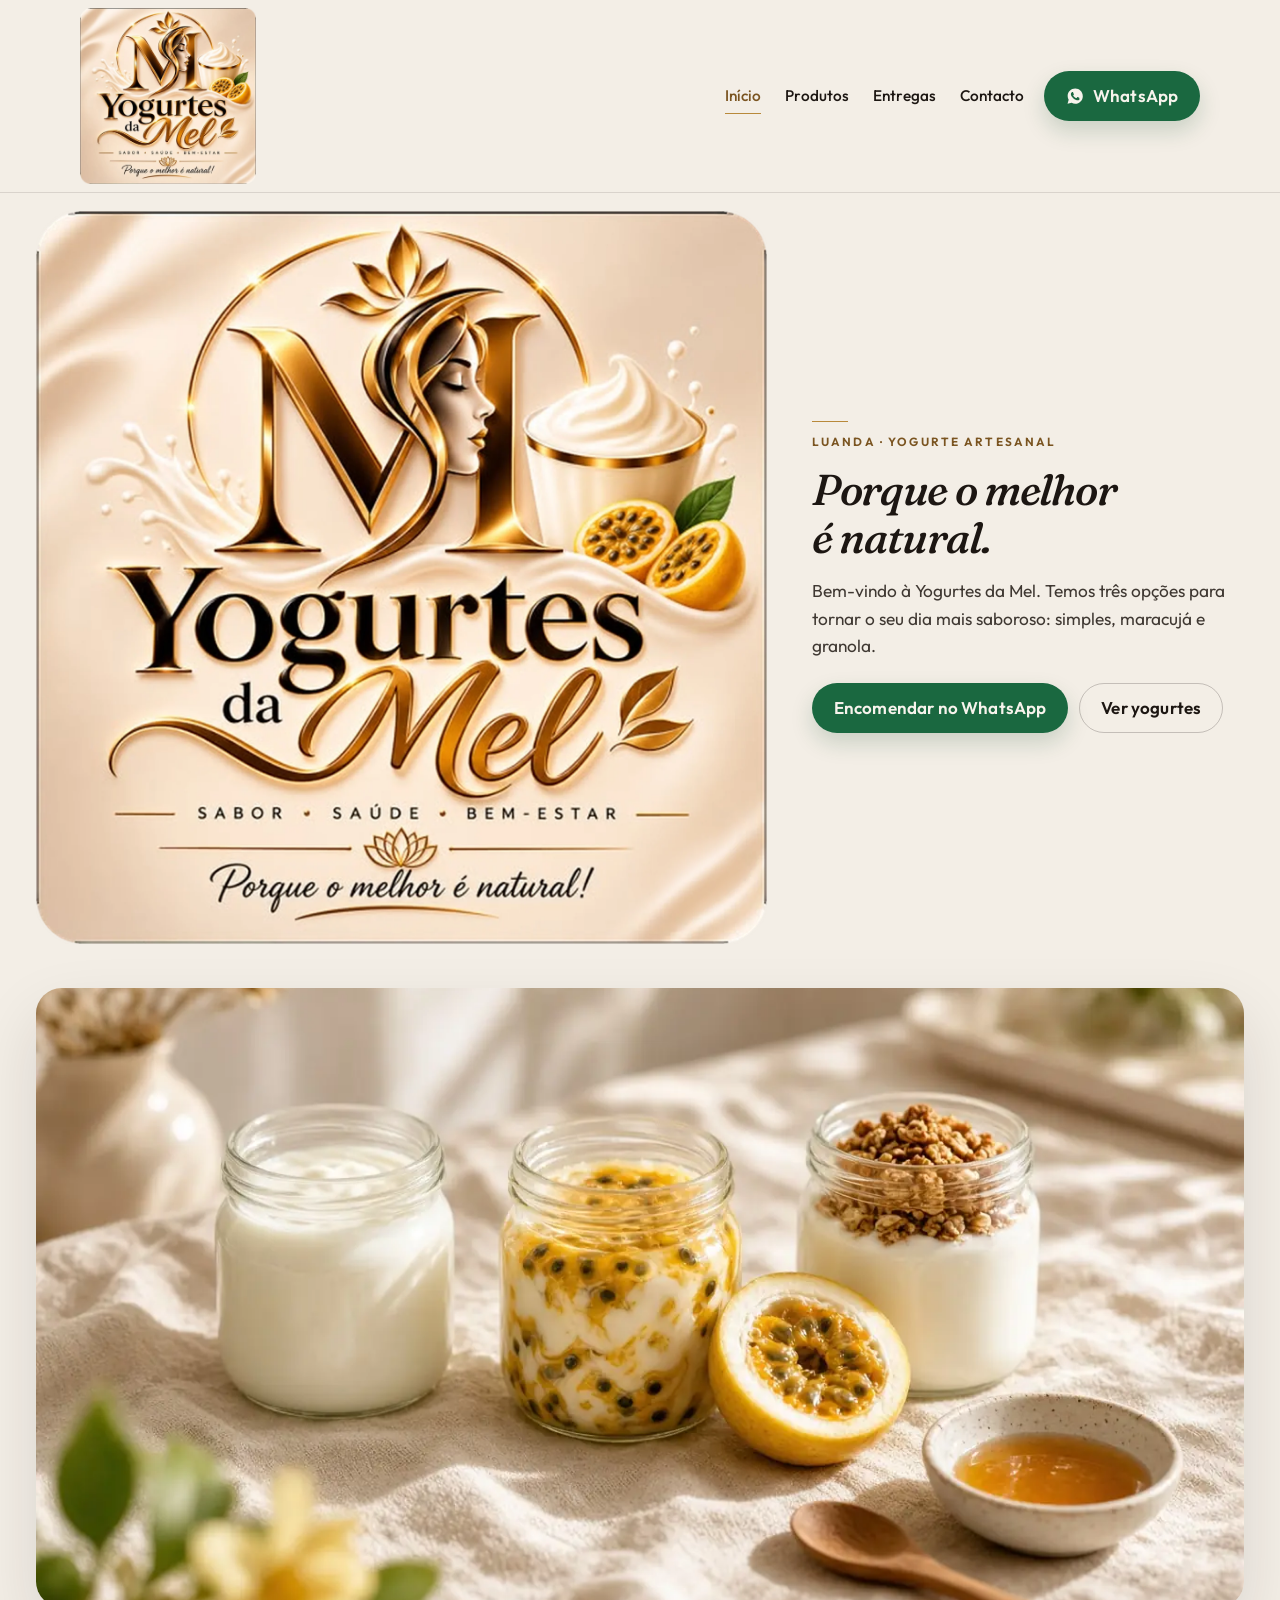
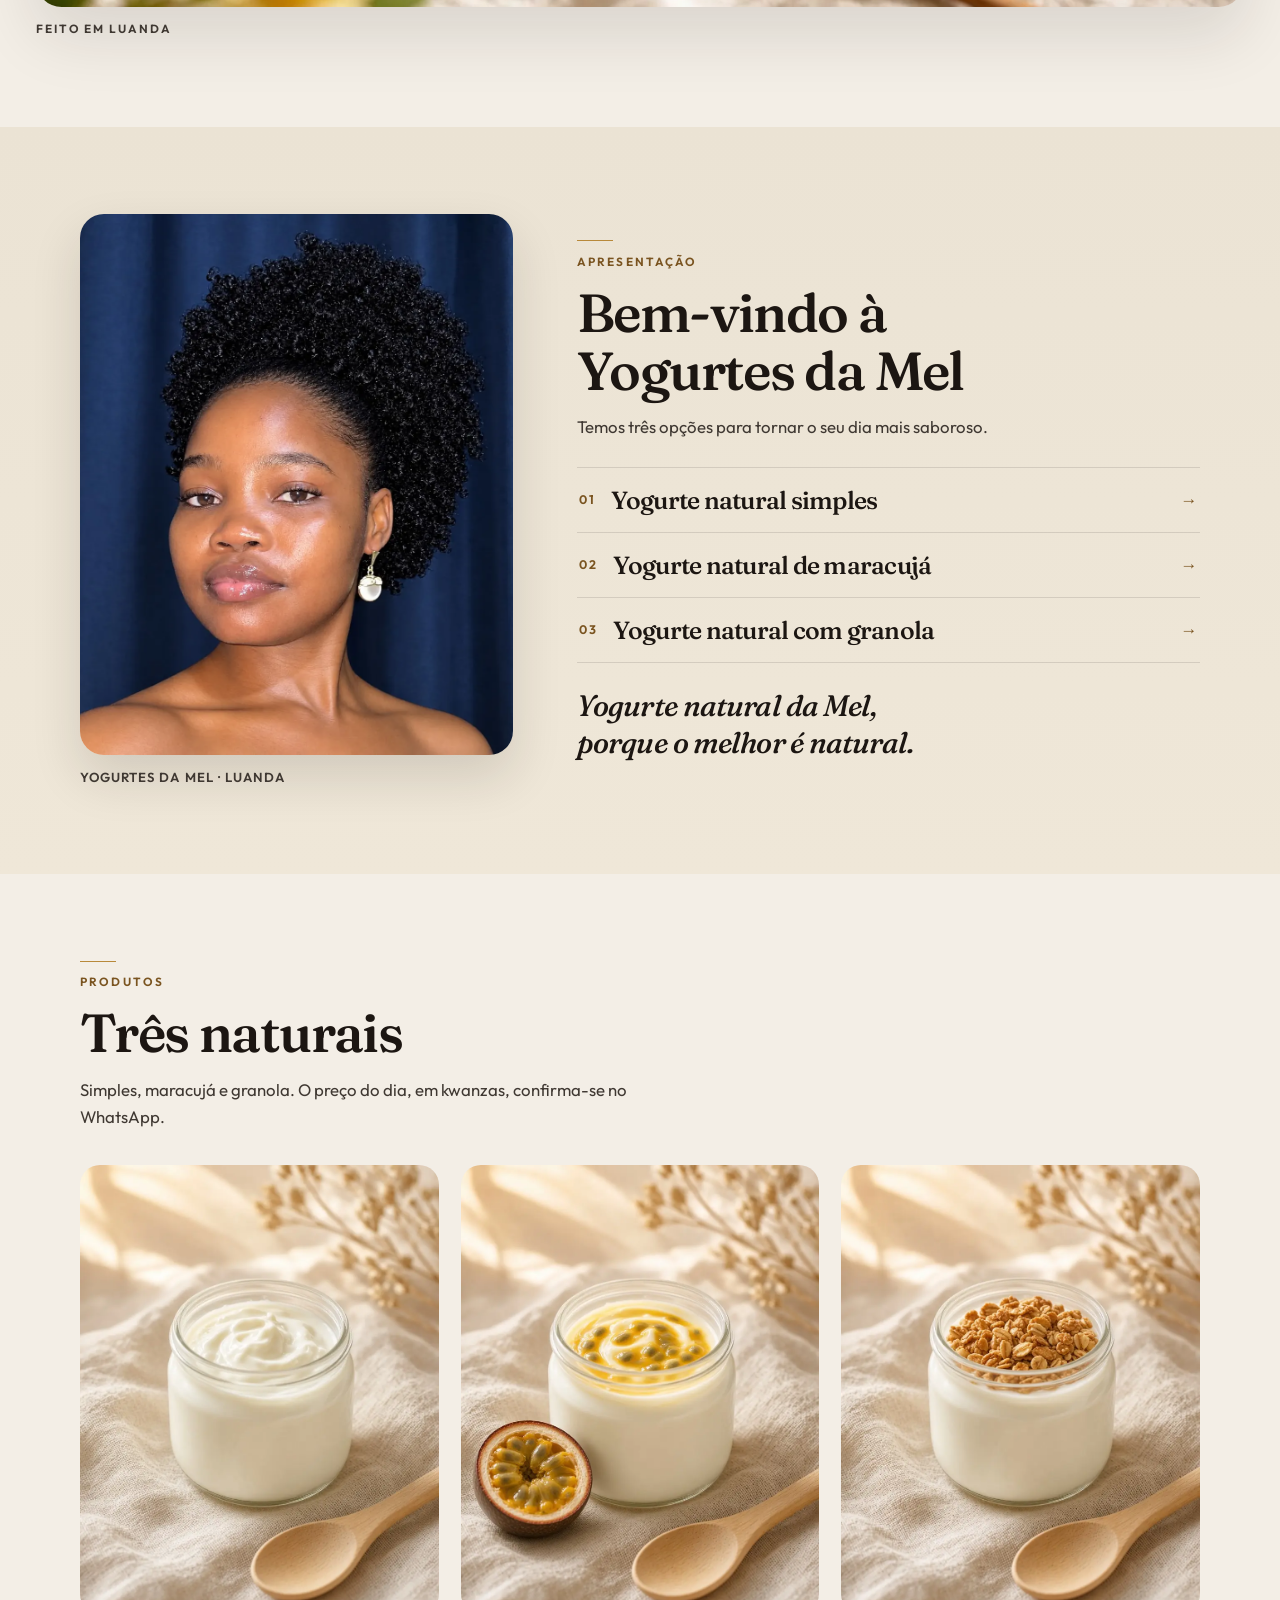
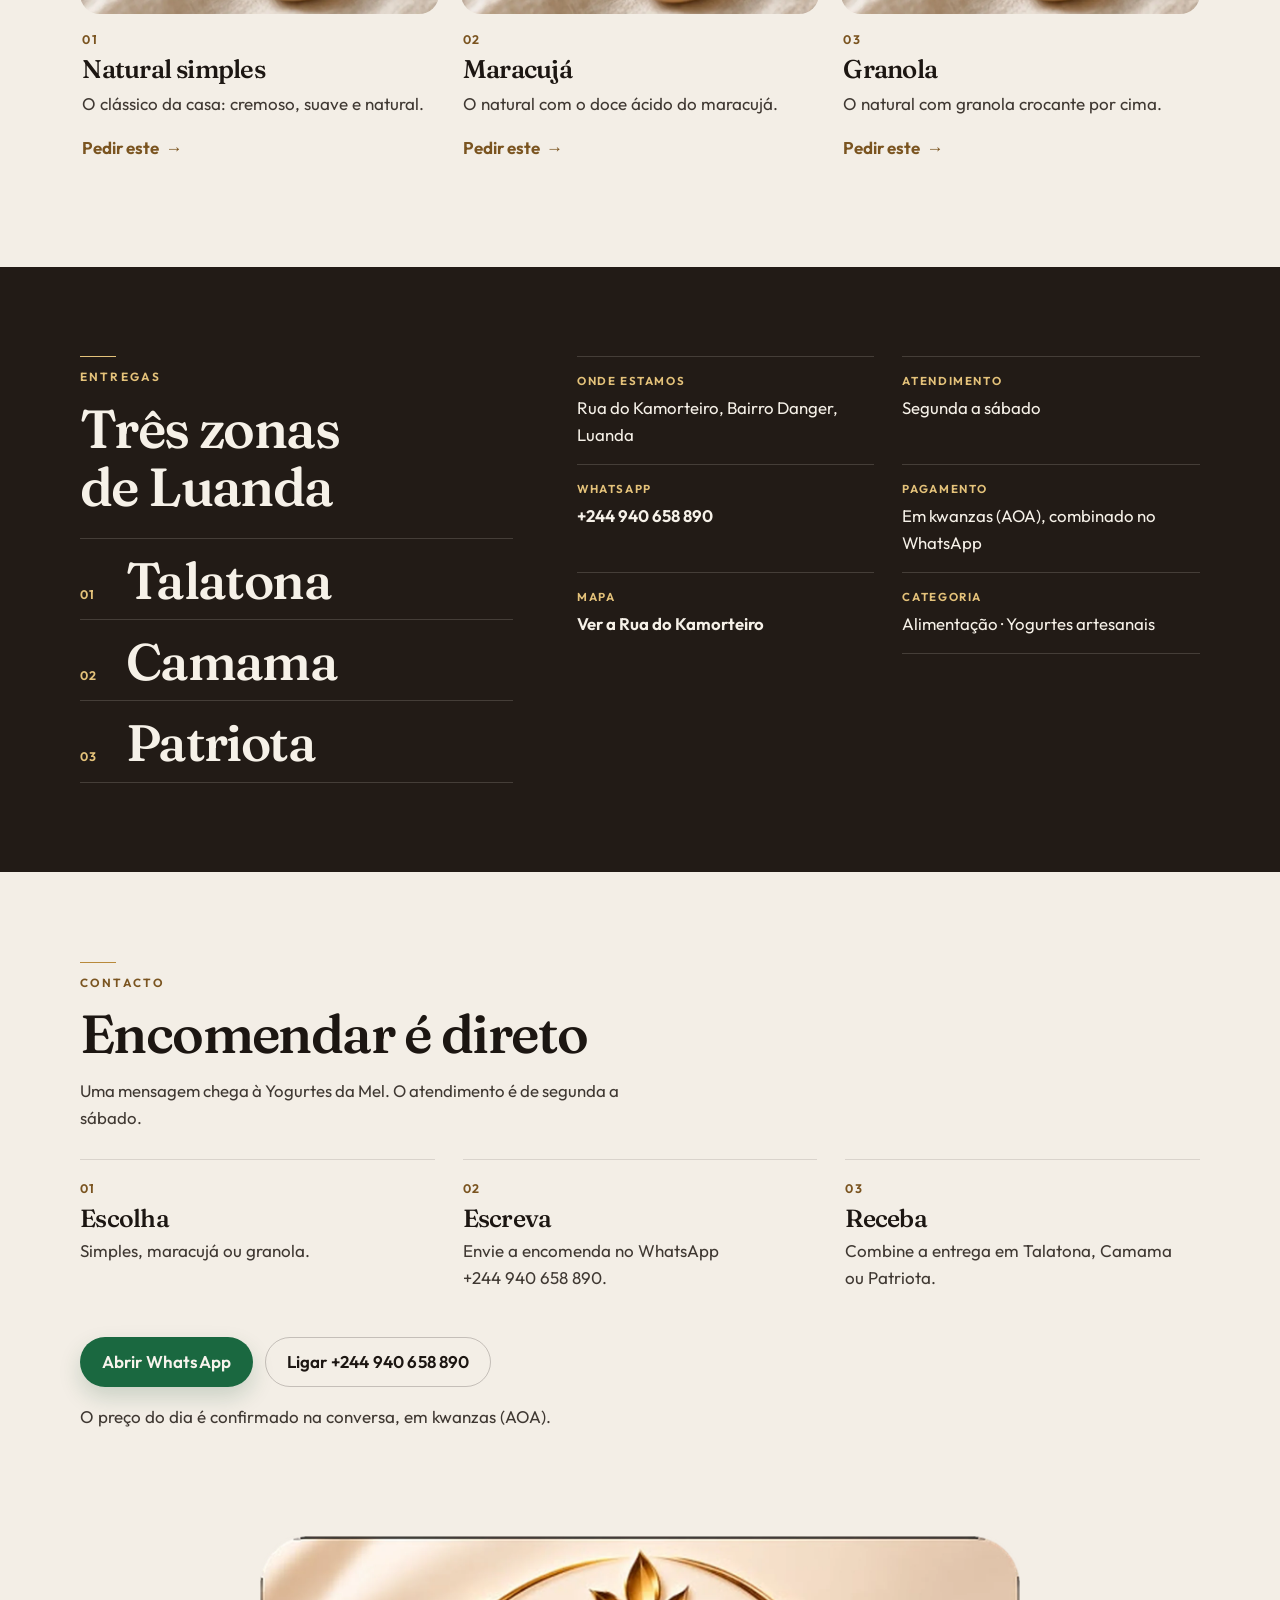
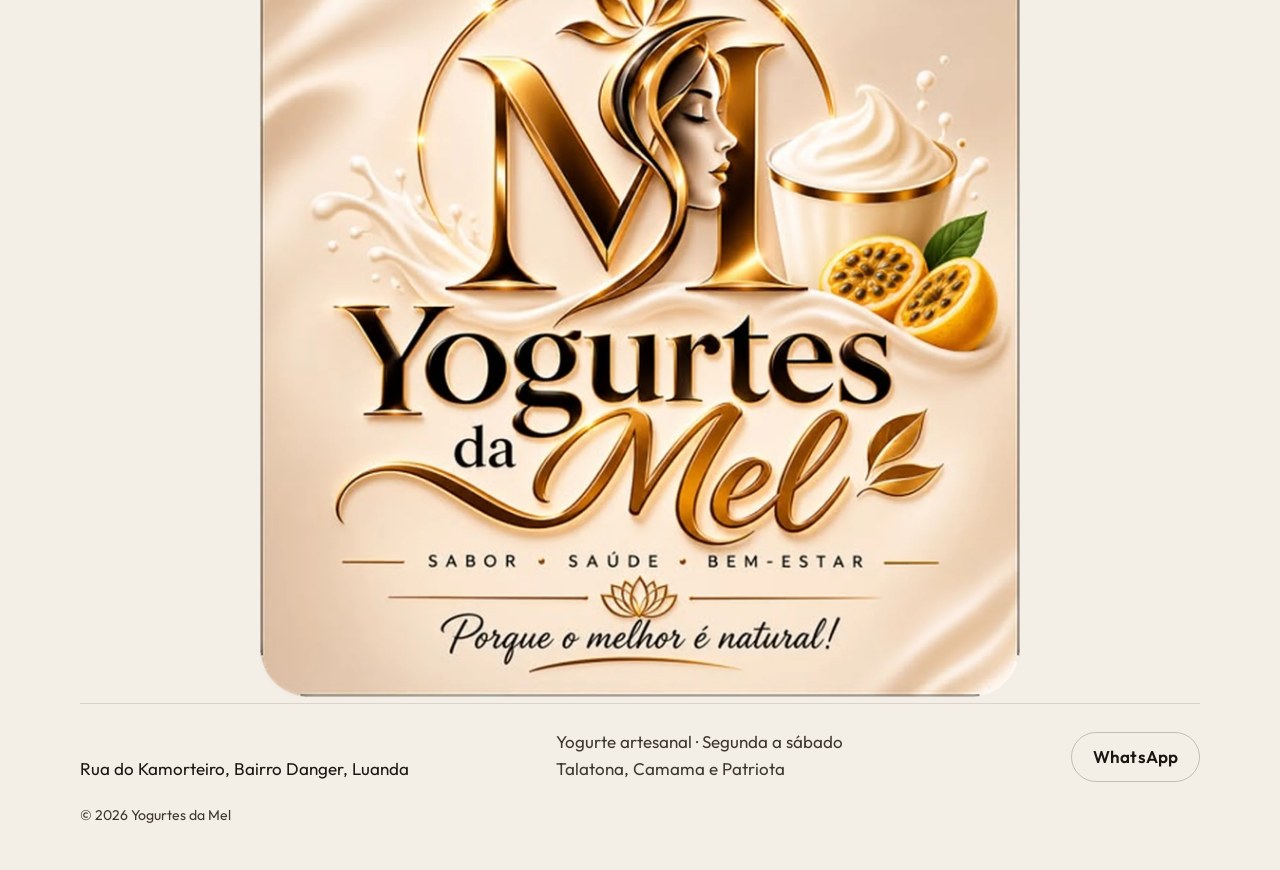
==== commit 9bf900d7: "Use the full logo in the header" ====
--- a/index.html
+++ b/index.html
@@ -65,10 +65,9 @@
       <div class="wrap header-inner">
         <a class="brand" href="#inicio">
           <picture>
-            <source srcset="logos/mark-tile.webp" type="image/webp">
-            <img src="logos/mark-tile.png" width="256" height="256" alt="">
+            <source srcset="logos/logo.webp" type="image/webp">
+            <img src="logos/logo.png" width="960" height="962" alt="Yogurtes da Mel">
           </picture>
-          <span class="brand-name">Yogurtes <em>da</em> Mel</span>
         </a>
         <button class="nav-toggle" type="button" aria-expanded="false" aria-controls="menu">Menu</button>
         <nav id="menu" class="site-nav" aria-label="Secções">
--- a/css/styles.css
+++ b/css/styles.css
@@ -38,7 +38,7 @@
   --on-cocoa-soft: #e7d8c6;
   --pad: clamp(1.2rem, 4vw, 2.25rem);
   --wrap: 1120px;
-  --header: 6.75rem;
+  --header: 9.6rem;
   --radius: 1.35rem;
   color-scheme: light;
 }
@@ -183,38 +183,22 @@
 }
 
 .brand {
-  display: inline-flex;
+  display: flex;
   align-items: center;
-  gap: 0.85rem;
   text-decoration: none;
   margin-right: auto;
   min-width: 0;
+  line-height: 0;
 }
 
 .brand picture {
-  display: flex;
-  flex: none;
+  display: block;
+  width: 132px;
 }
 
 .brand img {
-  width: 76px;
-  height: 76px;
-  border-radius: 18px;
-  box-shadow:
-    0 0 0 1px rgba(166, 122, 48, 0.45),
-    0 10px 24px rgba(36, 28, 22, 0.12);
-}
-
-.brand-name {
-  font-size: clamp(1.02rem, 2.4vw, 1.35rem);
-  letter-spacing: -0.03em;
-  white-space: nowrap;
-}
-
-.brand-name em {
-  font-style: italic;
-  font-weight: 500;
-  color: var(--gold-deep);
+  width: 100%;
+  height: auto;
 }
 
 .nav-toggle {
@@ -328,17 +312,22 @@
   padding-top: 0.35rem;
 }
 
-.hero-logo {
+h1.hero-logo {
+  width: 100%;
+  max-width: none;
   margin: 0;
-  max-width: none;
   line-height: 0;
 }
 
-.hero-logo img {
-  width: min(640px, calc(100% + var(--pad) * 0.65));
-  max-width: 100vw;
+h1.hero-logo picture {
+  display: block;
+  width: min(100%, 680px);
+  margin-inline: auto;
+}
+
+h1.hero-logo img {
+  width: 100%;
   height: auto;
-  margin-inline: auto;
 }
 
 .hero-copy {
@@ -770,13 +759,11 @@
 
 @media (max-width: 1040px) {
   :root {
-    --header: 5.7rem;
-  }
-
-  .brand img {
-    width: 68px;
-    height: 68px;
-    border-radius: 16px;
+    --header: 9.4rem;
+  }
+
+  .brand picture {
+    width: 124px;
   }
 
   .nav-toggle {
@@ -869,13 +856,11 @@
 
 @media (min-width: 1041px) {
   :root {
-    --header: 7.15rem;
-  }
-
-  .brand img {
-    width: 104px;
-    height: 104px;
-    border-radius: 24px;
+    --header: 12rem;
+  }
+
+  .brand picture {
+    width: 176px;
   }
 
   .hero-layout {
@@ -884,7 +869,7 @@
     padding-top: clamp(0.6rem, 2vh, 1.6rem);
   }
 
-  .hero-logo img {
+  h1.hero-logo picture {
     width: 100%;
     max-width: none;
   }
